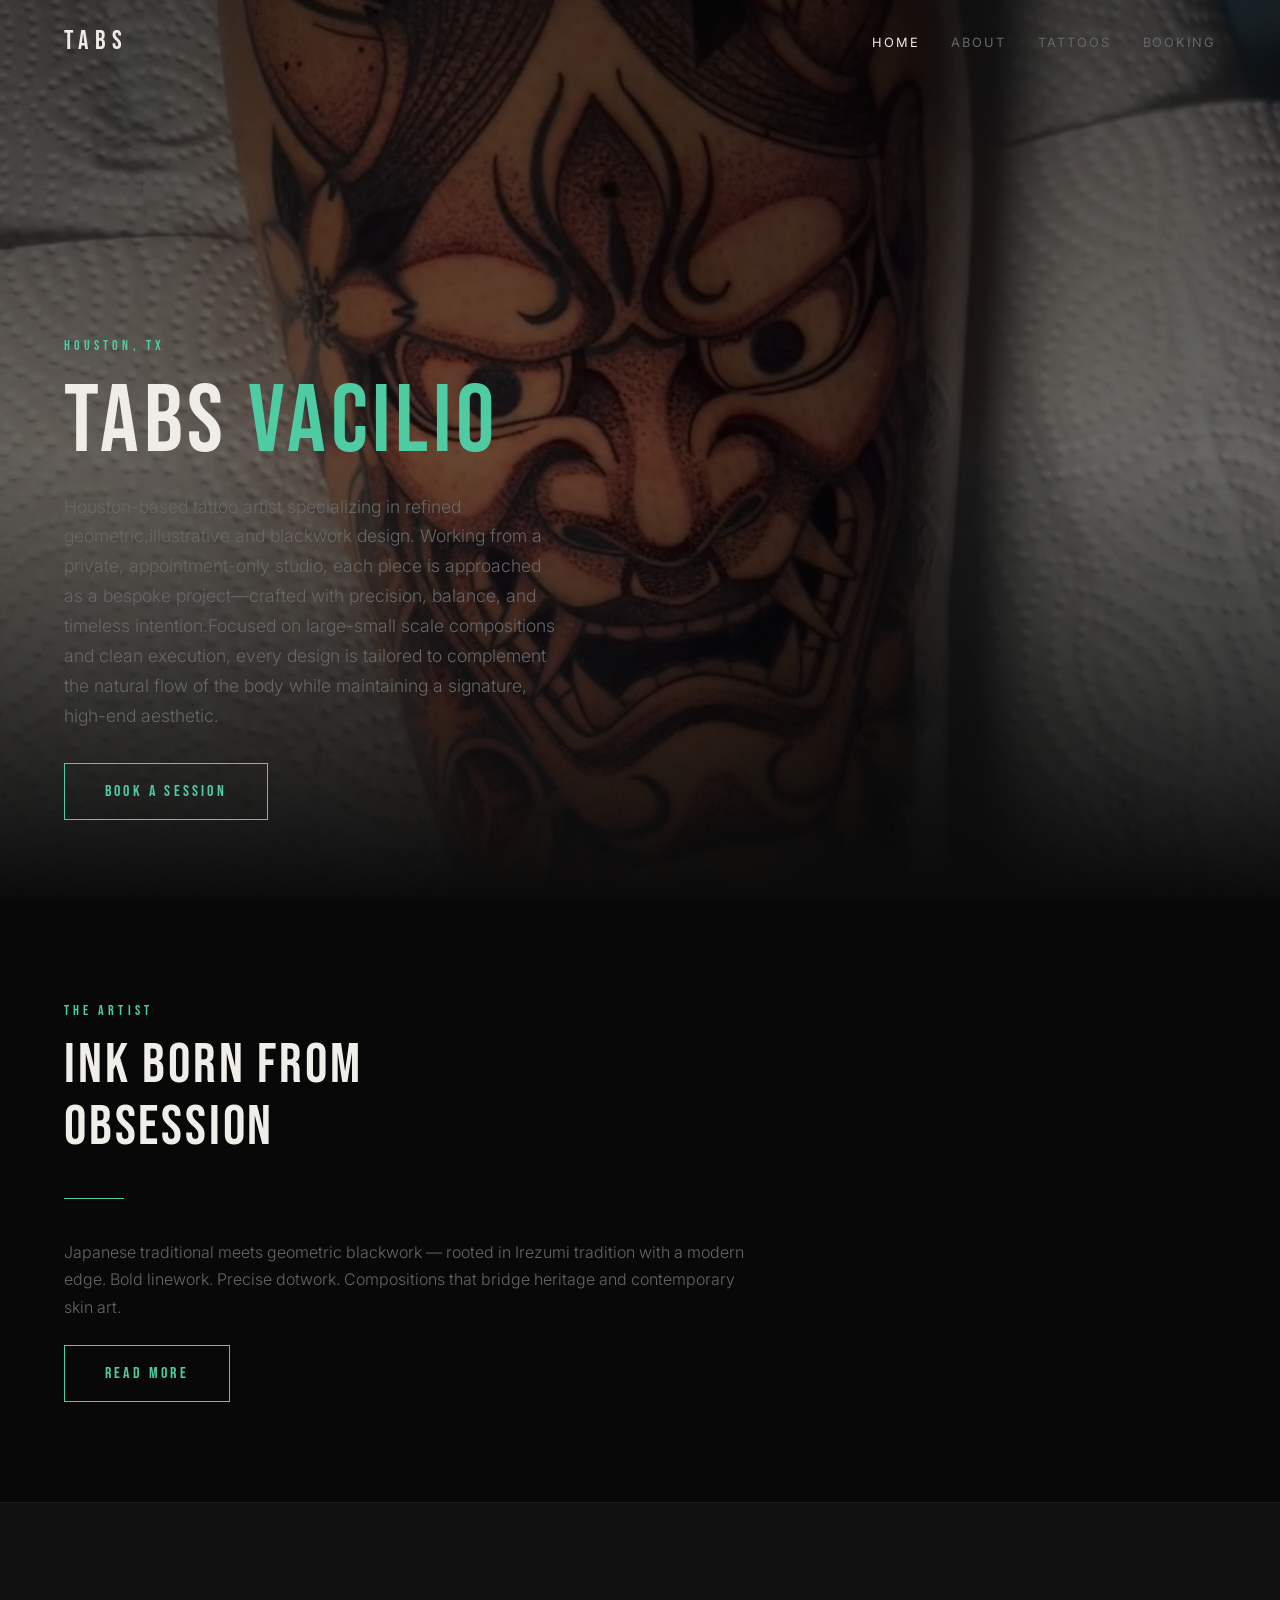
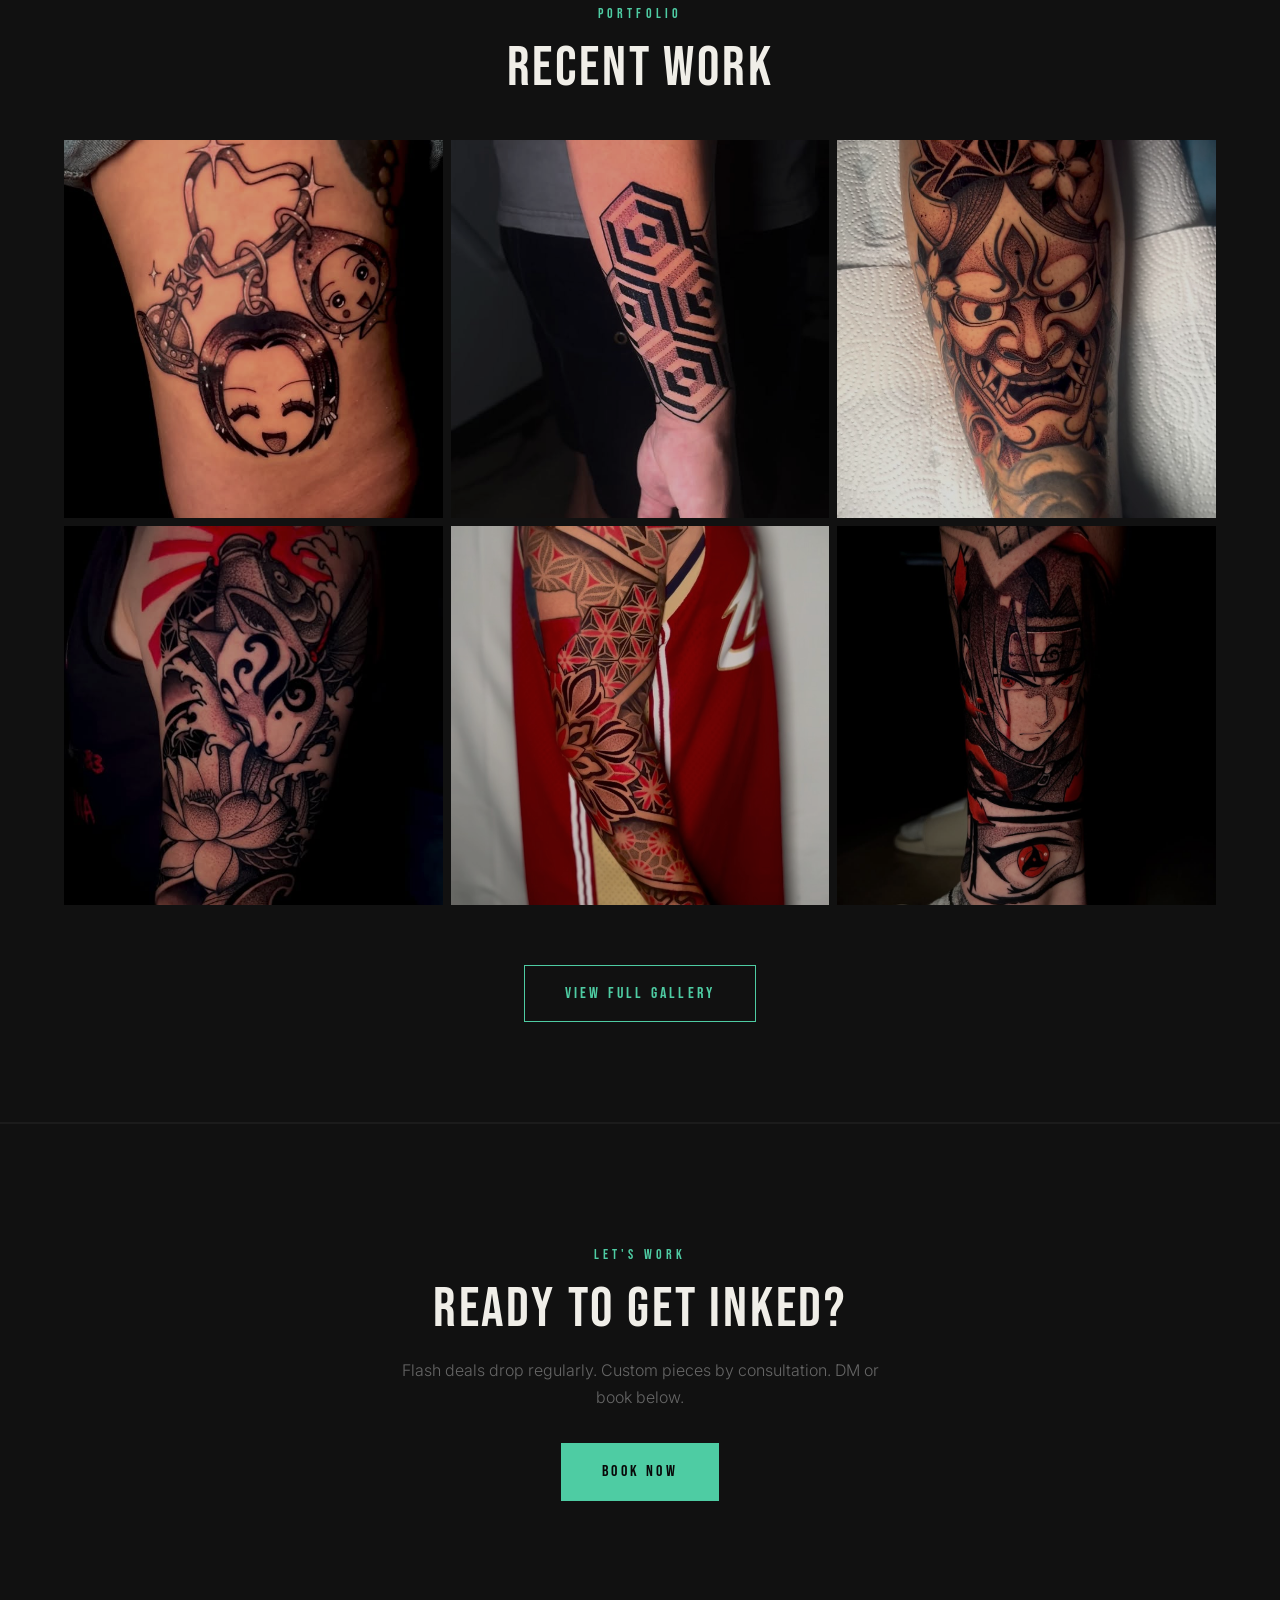
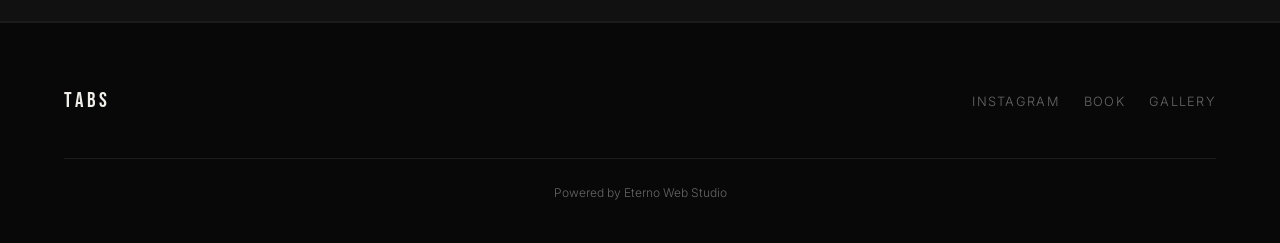
==== index.html @ 3c189b8c "Dashboard: update hero_subtitle for tabs" ====
<!-- premium-build -->
<!DOCTYPE html>
<html lang="en">
<head>
  <meta charset="UTF-8">
  <meta name="viewport" content="width=device-width, initial-scale=1.0">
  <title>Tabs Vacilio — Anime &amp; Manga Tattoo Artist | Houston, TX</title>
  <meta name="description" content="Premium anime and manga-inspired tattoos by Tabs Vacilio in Houston, TX. Bold linework, stippled shading, and detailed character work. Book your session today.">
  <link rel="preconnect" href="https://fonts.googleapis.com">
  <link rel="preconnect" href="https://fonts.gstatic.com" crossorigin>
  <link href="https://fonts.googleapis.com/css2?family=Bebas+Neue&family=Inter:wght@300;400&display=swap" rel="stylesheet">
  <link rel="stylesheet" href="css/style.css">
</head>
<body>

  <!-- Navigation -->
  <nav class="nav">
    <div class="container">
      <a href="index.html" class="nav-logo">TABS</a>
      <button class="nav-toggle" aria-label="Menu">
        <span></span><span></span><span></span>
      </button>
      <ul class="nav-links">
        <li><a href="index.html" class="active">Home</a></li>
        <li><a href="about.html">About</a></li>
        <li><a href="tattoos.html">Tattoos</a></li>
        <li><a href="booking.html">Booking</a></li>
        
      </ul>
    </div>
  </nav>

  <!-- Hero -->
  <section class="hero">
    <div class="hero-bg" style="background-image: url('img/photo_07.jpg')"></div>
    <div class="hero-overlay"></div>
    <div class="hero-content">
      <span class="section-label">Houston, TX</span>
      <h1>TABS <span class="accent">VACILIO</span></h1>
      <p class="hero-tagline">Houston-based tattoo artist specializing in refined geometric,illustrative and blackwork design. Working from a private, appointment-only studio, each piece is approached as a bespoke project—crafted with precision, balance, and timeless intention.Focused on large-small scale compositions and clean execution, every design is tailored to complement the natural flow of the body while maintaining a signature, high-end aesthetic.</p>
      <a href="booking.html" class="btn">Book a Session</a>
    </div>
  </section>

  <!-- About Teaser -->
  <section class="section">
    <div class="container">
      <div class="fade-up" style="max-width: 700px;">
        <span class="section-label">The Artist</span>
        <h2>Ink Born From<br>Obsession</h2>
        <div class="divider"></div>
        <p style="color: var(--muted); margin-bottom: 24px;">Japanese traditional meets geometric blackwork — rooted in Irezumi tradition with a modern edge. Bold linework. Precise dotwork. Compositions that bridge heritage and contemporary skin art.</p>
        <a href="about.html" class="btn">Read More</a>
      </div>
    </div>
  </section>

  <!-- Gallery Preview -->
  <section class="section" style="background: var(--bg2); border-top: 1px solid var(--divider); border-bottom: 1px solid var(--divider);">
    <div class="container">
      <div class="text-center fade-up mb-40">
        <span class="section-label">Portfolio</span>
        <h2>Recent Work</h2>
      </div>
      <div class="gallery-grid fade-up">
        <div class="gallery-item" data-lightbox="img/photo_05.jpg">
          <img src="img/photo_05.jpg" alt="Tattoo by Tabs Vacilio" loading="lazy">
        </div>
        <div class="gallery-item" data-lightbox="img/photo_06.jpg">
          <img src="img/photo_06.jpg" alt="Tattoo by Tabs Vacilio" loading="lazy">
        </div>
        <div class="gallery-item" data-lightbox="img/photo_07.jpg">
          <img src="img/photo_07.jpg" alt="Tattoo by Tabs Vacilio" loading="lazy">
        </div>
        <div class="gallery-item" data-lightbox="img/photo_08.jpg">
          <img src="img/photo_08.jpg" alt="Tattoo by Tabs Vacilio" loading="lazy">
        </div>
        <div class="gallery-item" data-lightbox="img/photo_09.jpg">
          <img src="img/photo_09.jpg" alt="Tattoo by Tabs Vacilio" loading="lazy">
        </div>
        <div class="gallery-item" data-lightbox="img/photo_10.jpg">
          <img src="img/photo_10.jpg" alt="Tattoo by Tabs Vacilio" loading="lazy">
        </div>
      </div>
      <div class="text-center mt-60 fade-up">
        <a href="tattoos.html" class="btn">View Full Gallery</a>
      </div>
    </div>
  </section>

  <!-- Booking CTA -->
  <section class="cta-section">
    <div class="container fade-up">
      <span class="section-label">Let's Work</span>
      <h2>Ready to Get Inked?</h2>
      <p>Flash deals drop regularly. Custom pieces by consultation. DM or book below.</p>
      <a href="booking.html" class="btn btn--solid">Book Now</a>
    </div>
  </section>

  <!-- Footer -->
  <footer class="footer">
    <div class="container">
      <div class="footer-inner">
        <div class="footer-logo">TABS</div>
        <ul class="footer-links">
          <li><a href="https://instagram.com/tabs___" target="_blank" rel="noopener">Instagram</a></li>
          <li><a href="booking.html">Book</a></li>
          <li><a href="tattoos.html">Gallery</a></li>
        </ul>
      </div>
      <div class="footer-bottom">
        <p>Powered by <a href="https://eternowebstudio.com" target="_blank" rel="noopener">Eterno Web Studio</a></p>
      </div>
    </div>
  </footer>

  <!-- Lightbox -->
  <div class="lightbox" id="lightbox">
    <button class="lightbox-close">&times;</button>
    <button class="lightbox-nav lightbox-prev">&#8249;</button>
    <button class="lightbox-nav lightbox-next">&#8250;</button>
    <img src="" alt="Tattoo by Tabs Vacilio">
  </div>

  <script src="js/main.js"></script>
<script>
(function(){
  try {
    fetch('https://curious-lemming-262.convex.site/api/analytics/pageview', {
      method: 'POST',
      headers: {'Content-Type': 'application/json'},
      body: JSON.stringify({ slug: 'tabstattoo', page: window.location.pathname })
    }).catch(function(){});
  } catch(e) {}
})();
</script>
</body>
</html>
---- css/style.css ----
/* ============================================
   TABS VACILIO — Premium Tattoo Artist Site
   Dark streetwear × manga editorial
   ============================================ */

/* --- Reset & Base --- */
*, *::before, *::after { margin: 0; padding: 0; box-sizing: border-box; }

:root {
  --bg: #080808;
  --bg2: #111111;
  --text: #F0EEE8;
  --accent: #4ECCA3;
  --red: #E63946;
  --muted: #666666;
  --divider: #1C1C1C;
  --grain-opacity: 0.035;
}

html { scroll-behavior: smooth; font-size: 16px; }

body {
  font-family: 'Inter', sans-serif;
  font-weight: 300;
  background: var(--bg);
  color: var(--text);
  line-height: 1.7;
  overflow-x: hidden;
  position: relative;
}

/* Film grain overlay */
body::after {
  content: '';
  position: fixed;
  inset: 0;
  pointer-events: none;
  z-index: 9999;
  opacity: var(--grain-opacity);
  background-image: url("data:image/svg+xml,%3Csvg viewBox='0 0 256 256' xmlns='http://www.w3.org/2000/svg'%3E%3Cfilter id='n'%3E%3CfeTurbulence type='fractalNoise' baseFrequency='0.85' numOctaves='4' stitchTiles='stitch'/%3E%3C/filter%3E%3Crect width='100%25' height='100%25' filter='url(%23n)'/%3E%3C/svg%3E");
  background-repeat: repeat;
  background-size: 200px;
}

/* --- Typography --- */
h1, h2, h3, h4, h5 {
  font-family: 'Bebas Neue', sans-serif;
  font-weight: 400;
  letter-spacing: 0.05em;
  line-height: 1.1;
}

h1 { font-size: clamp(3rem, 8vw, 6rem); }
h2 { font-size: clamp(2rem, 5vw, 3.5rem); }
h3 { font-size: clamp(1.4rem, 3vw, 2rem); }

p { font-weight: 300; }

a {
  color: var(--accent);
  text-decoration: none;
  transition: color 0.3s ease;
}
a:hover { color: #fff; }

/* --- Layout --- */
.container {
  max-width: 1200px;
  margin: 0 auto;
  padding: 0 24px;
}

.section {
  padding: 100px 0;
}

.section-label {
  font-family: 'Bebas Neue', sans-serif;
  font-size: 0.85rem;
  letter-spacing: 0.3em;
  text-transform: uppercase;
  color: var(--accent);
  margin-bottom: 12px;
  display: block;
}

.divider {
  width: 60px;
  height: 1px;
  background: var(--accent);
  margin: 40px 0;
}

.divider--center {
  margin-left: auto;
  margin-right: auto;
}

/* --- Navigation --- */
.nav {
  position: fixed;
  top: 0;
  left: 0;
  right: 0;
  z-index: 1000;
  padding: 20px 0;
  transition: background 0.4s ease, padding 0.4s ease;
}

.nav.scrolled {
  background: rgba(8, 8, 8, 0.95);
  backdrop-filter: blur(12px);
  -webkit-backdrop-filter: blur(12px);
  padding: 12px 0;
  border-bottom: 1px solid var(--divider);
}

.nav .container {
  display: flex;
  justify-content: space-between;
  align-items: center;
}

.nav-logo {
  font-family: 'Bebas Neue', sans-serif;
  font-size: 1.6rem;
  letter-spacing: 0.25em;
  color: var(--text);
  text-decoration: none;
}
.nav-logo:hover { color: var(--accent); }

.nav-links {
  list-style: none;
  display: flex;
  gap: 32px;
}

.nav-links a {
  font-family: 'Inter', sans-serif;
  font-weight: 400;
  font-size: 0.8rem;
  letter-spacing: 0.15em;
  text-transform: uppercase;
  color: var(--muted);
  transition: color 0.3s ease;
}
.nav-links a:hover,
.nav-links a.active { color: var(--text); }

/* Hamburger */
.nav-toggle {
  display: none;
  flex-direction: column;
  gap: 5px;
  cursor: pointer;
  background: none;
  border: none;
  padding: 4px;
}
.nav-toggle span {
  display: block;
  width: 24px;
  height: 2px;
  background: var(--text);
  transition: transform 0.3s, opacity 0.3s;
}
.nav-toggle.open span:nth-child(1) { transform: rotate(45deg) translate(5px, 5px); }
.nav-toggle.open span:nth-child(2) { opacity: 0; }
.nav-toggle.open span:nth-child(3) { transform: rotate(-45deg) translate(5px, -5px); }

@media (max-width: 768px) {
  .nav-toggle { display: flex; }
  .nav-links {
    position: fixed;
    top: 0; left: 0; right: 0; bottom: 0;
    background: rgba(8, 8, 8, 0.98);
    flex-direction: column;
    align-items: center;
    justify-content: center;
    gap: 40px;
    transform: translateY(-100%);
    transition: transform 0.5s cubic-bezier(0.77, 0, 0.175, 1);
    z-index: 999;
  }
  .nav-links.open { transform: translateY(0); }
  .nav-links a { font-size: 1.2rem; color: var(--text); }
}

/* --- Hero --- */
.hero {
  position: relative;
  height: 100vh;
  min-height: 600px;
  display: flex;
  align-items: flex-end;
  overflow: hidden;
}

.hero-bg {
  position: absolute;
  inset: 0;
  background-size: cover;
  background-position: center;
  filter: brightness(0.4);
  transform: scale(1.05);
  transition: transform 8s ease-out;
}

.hero.loaded .hero-bg { transform: scale(1); }

.hero-overlay {
  position: absolute;
  inset: 0;
  background: linear-gradient(to top, var(--bg) 0%, transparent 50%, rgba(8,8,8,0.3) 100%);
}

.hero-content {
  position: relative;
  z-index: 2;
  padding: 0 24px 80px;
  max-width: 1200px;
  margin: 0 auto;
  width: 100%;
}

.hero-content h1 {
  margin-bottom: 16px;
}

.hero-content h1 .accent { color: var(--accent); }

.hero-tagline {
  font-size: 1.1rem;
  font-weight: 300;
  color: var(--muted);
  max-width: 500px;
  margin-bottom: 32px;
}

/* --- Buttons --- */
.btn {
  display: inline-block;
  font-family: 'Bebas Neue', sans-serif;
  font-size: 1rem;
  letter-spacing: 0.2em;
  padding: 14px 40px;
  border: 1px solid var(--accent);
  color: var(--accent);
  background: transparent;
  cursor: pointer;
  transition: all 0.35s ease;
  text-transform: uppercase;
}
.btn:hover {
  background: var(--accent);
  color: var(--bg);
}

.btn--solid {
  background: var(--accent);
  color: var(--bg);
}
.btn--solid:hover {
  background: transparent;
  color: var(--accent);
}

/* --- Gallery Grid --- */
.gallery-grid {
  display: grid;
  grid-template-columns: repeat(3, 1fr);
  gap: 8px;
}

.gallery-item {
  position: relative;
  overflow: hidden;
  aspect-ratio: 1;
  cursor: pointer;
}

.gallery-item img {
  width: 100%;
  height: 100%;
  object-fit: cover;
  transition: transform 0.6s cubic-bezier(0.25, 0, 0.25, 1), filter 0.4s ease;
  filter: brightness(0.85) saturate(0.9);
}

.gallery-item:hover img {
  transform: scale(1.08);
  filter: brightness(1) saturate(1);
}

.gallery-item::after {
  content: '';
  position: absolute;
  inset: 0;
  border: 2px solid transparent;
  transition: border-color 0.4s ease, box-shadow 0.4s ease;
  pointer-events: none;
}

.gallery-item:hover::after {
  border-color: var(--accent);
  box-shadow: inset 0 0 30px rgba(78, 204, 163, 0.1);
}

@media (max-width: 768px) { .gallery-grid { grid-template-columns: repeat(2, 1fr); } }
@media (max-width: 480px) { .gallery-grid { grid-template-columns: 1fr; } }

/* --- Masonry Gallery --- */
.masonry-grid {
  columns: 3;
  column-gap: 8px;
}
.masonry-item {
  break-inside: avoid;
  margin-bottom: 8px;
  position: relative;
  overflow: hidden;
  cursor: pointer;
}
.masonry-item img {
  width: 100%;
  display: block;
  transition: transform 0.6s cubic-bezier(0.25, 0, 0.25, 1), filter 0.4s ease;
  filter: brightness(0.85) saturate(0.9);
}
.masonry-item:hover img {
  transform: scale(1.05);
  filter: brightness(1) saturate(1);
}
.masonry-item::after {
  content: '';
  position: absolute;
  inset: 0;
  border: 2px solid transparent;
  transition: border-color 0.4s ease, box-shadow 0.4s ease;
  pointer-events: none;
}
.masonry-item:hover::after {
  border-color: var(--accent);
  box-shadow: inset 0 0 30px rgba(78, 204, 163, 0.1);
}

@media (max-width: 768px) { .masonry-grid { columns: 2; } }
@media (max-width: 480px) { .masonry-grid { columns: 1; } }

/* --- Lightbox --- */
.lightbox {
  position: fixed;
  inset: 0;
  z-index: 10000;
  background: rgba(0, 0, 0, 0.95);
  display: flex;
  align-items: center;
  justify-content: center;
  opacity: 0;
  visibility: hidden;
  transition: opacity 0.4s ease, visibility 0.4s ease;
}
.lightbox.active { opacity: 1; visibility: visible; }

.lightbox img {
  max-width: 90vw;
  max-height: 90vh;
  object-fit: contain;
  border: 1px solid var(--divider);
}

.lightbox-close {
  position: absolute;
  top: 24px;
  right: 24px;
  font-size: 2rem;
  color: var(--text);
  cursor: pointer;
  background: none;
  border: none;
  font-family: 'Inter', sans-serif;
  font-weight: 200;
  line-height: 1;
  transition: color 0.3s;
}
.lightbox-close:hover { color: var(--accent); }

.lightbox-nav {
  position: absolute;
  top: 50%;
  transform: translateY(-50%);
  font-size: 2.5rem;
  color: var(--text);
  cursor: pointer;
  background: none;
  border: none;
  padding: 20px;
  transition: color 0.3s;
  font-weight: 200;
}
.lightbox-nav:hover { color: var(--accent); }
.lightbox-prev { left: 12px; }
.lightbox-next { right: 12px; }

/* --- About Page --- */
.about-grid {
  display: grid;
  grid-template-columns: 1fr 1fr;
  gap: 60px;
  align-items: start;
}
.about-portrait {
  width: 100%;
  aspect-ratio: 3/4;
  object-fit: cover;
  filter: brightness(0.9);
  border: 1px solid var(--divider);
}
.about-text p { margin-bottom: 20px; color: rgba(240, 238, 232, 0.85); }

.stats-row {
  display: flex;
  gap: 48px;
  margin-top: 40px;
  flex-wrap: wrap;
}
.stat { text-align: center; }
.stat-number {
  font-family: 'Bebas Neue', sans-serif;
  font-size: 2.5rem;
  color: var(--accent);
  display: block;
}
.stat-label {
  font-size: 0.75rem;
  letter-spacing: 0.15em;
  text-transform: uppercase;
  color: var(--muted);
}

@media (max-width: 768px) {
  .about-grid { grid-template-columns: 1fr; gap: 40px; }
  .stats-row { gap: 32px; }
}

/* --- Booking Form --- */
.booking-grid {
  display: grid;
  grid-template-columns: 1fr 1fr;
  gap: 60px;
}

.form-group { margin-bottom: 24px; }

.form-group label {
  display: block;
  font-size: 0.75rem;
  letter-spacing: 0.15em;
  text-transform: uppercase;
  color: var(--muted);
  margin-bottom: 8px;
}

.form-group input,
.form-group textarea,
.form-group select {
  width: 100%;
  padding: 14px 16px;
  background: var(--bg2);
  border: 1px solid var(--divider);
  color: var(--text);
  font-family: 'Inter', sans-serif;
  font-size: 0.95rem;
  font-weight: 300;
  transition: border-color 0.3s;
  -webkit-appearance: none;
  border-radius: 0;
}
.form-group input:focus,
.form-group textarea:focus,
.form-group select:focus {
  outline: none;
  border-color: var(--accent);
}
.form-group textarea { min-height: 140px; resize: vertical; }

.flash-card {
  background: var(--bg2);
  border: 1px solid var(--divider);
  padding: 32px;
  margin-bottom: 24px;
}
.flash-card h3 { color: var(--accent); margin-bottom: 12px; }
.flash-card .price {
  font-family: 'Bebas Neue', sans-serif;
  font-size: 2.2rem;
  color: var(--text);
}
.flash-card .price-note {
  font-size: 0.85rem;
  color: var(--muted);
}

@media (max-width: 768px) {
  .booking-grid { grid-template-columns: 1fr; }
}

/* --- Testimonials --- */
.testimonial-card {
  background: var(--bg2);
  border: 1px solid var(--divider);
  padding: 40px;
  margin-bottom: 24px;
  position: relative;
}
.testimonial-card::before {
  content: '"';
  font-family: 'Bebas Neue', sans-serif;
  font-size: 6rem;
  color: var(--accent);
  opacity: 0.15;
  position: absolute;
  top: 8px;
  left: 24px;
  line-height: 1;
}
.testimonial-text {
  font-style: italic;
  font-weight: 300;
  margin-bottom: 20px;
  color: rgba(240, 238, 232, 0.85);
  position: relative;
  z-index: 1;
}
.testimonial-author {
  font-size: 0.8rem;
  letter-spacing: 0.15em;
  text-transform: uppercase;
  color: var(--muted);
}

/* --- CTA Section --- */
.cta-section {
  text-align: center;
  padding: 120px 24px;
  background: var(--bg2);
  border-top: 1px solid var(--divider);
  border-bottom: 1px solid var(--divider);
}
.cta-section h2 { margin-bottom: 16px; }
.cta-section p { color: var(--muted); margin-bottom: 32px; max-width: 500px; margin-left: auto; margin-right: auto; }

/* --- Footer --- */
.footer {
  padding: 60px 0 40px;
  border-top: 1px solid var(--divider);
}
.footer-inner {
  display: flex;
  justify-content: space-between;
  align-items: center;
  flex-wrap: wrap;
  gap: 20px;
}
.footer-logo {
  font-family: 'Bebas Neue', sans-serif;
  font-size: 1.3rem;
  letter-spacing: 0.2em;
  color: var(--text);
}
.footer-links {
  display: flex;
  gap: 24px;
  list-style: none;
}
.footer-links a {
  font-size: 0.8rem;
  color: var(--muted);
  letter-spacing: 0.1em;
  text-transform: uppercase;
}
.footer-links a:hover { color: var(--accent); }

.footer-bottom {
  text-align: center;
  margin-top: 40px;
  padding-top: 24px;
  border-top: 1px solid var(--divider);
  font-size: 0.75rem;
  color: var(--muted);
}
.footer-bottom a { color: var(--muted); }
.footer-bottom a:hover { color: var(--accent); }

/* --- Page Header (inner pages) --- */
.page-header {
  padding: 160px 0 60px;
  text-align: center;
  border-bottom: 1px solid var(--divider);
}
.page-header h1 { margin-bottom: 12px; }
.page-header p { color: var(--muted); font-size: 1rem; }

/* --- Scroll Animations --- */
.fade-up {
  opacity: 0;
  transform: translateY(40px);
  transition: opacity 0.8s cubic-bezier(0.25, 0, 0.25, 1), transform 0.8s cubic-bezier(0.25, 0, 0.25, 1);
}
.fade-up.visible {
  opacity: 1;
  transform: translateY(0);
}

/* --- Utilities --- */
.text-center { text-align: center; }
.mt-60 { margin-top: 60px; }
.mb-40 { margin-bottom: 40px; }
.text-muted { color: var(--muted); }

/* Red accent — used sparingly */
.accent-red { color: var(--red); }

/* Selection */
::selection { background: var(--accent); color: var(--bg); }
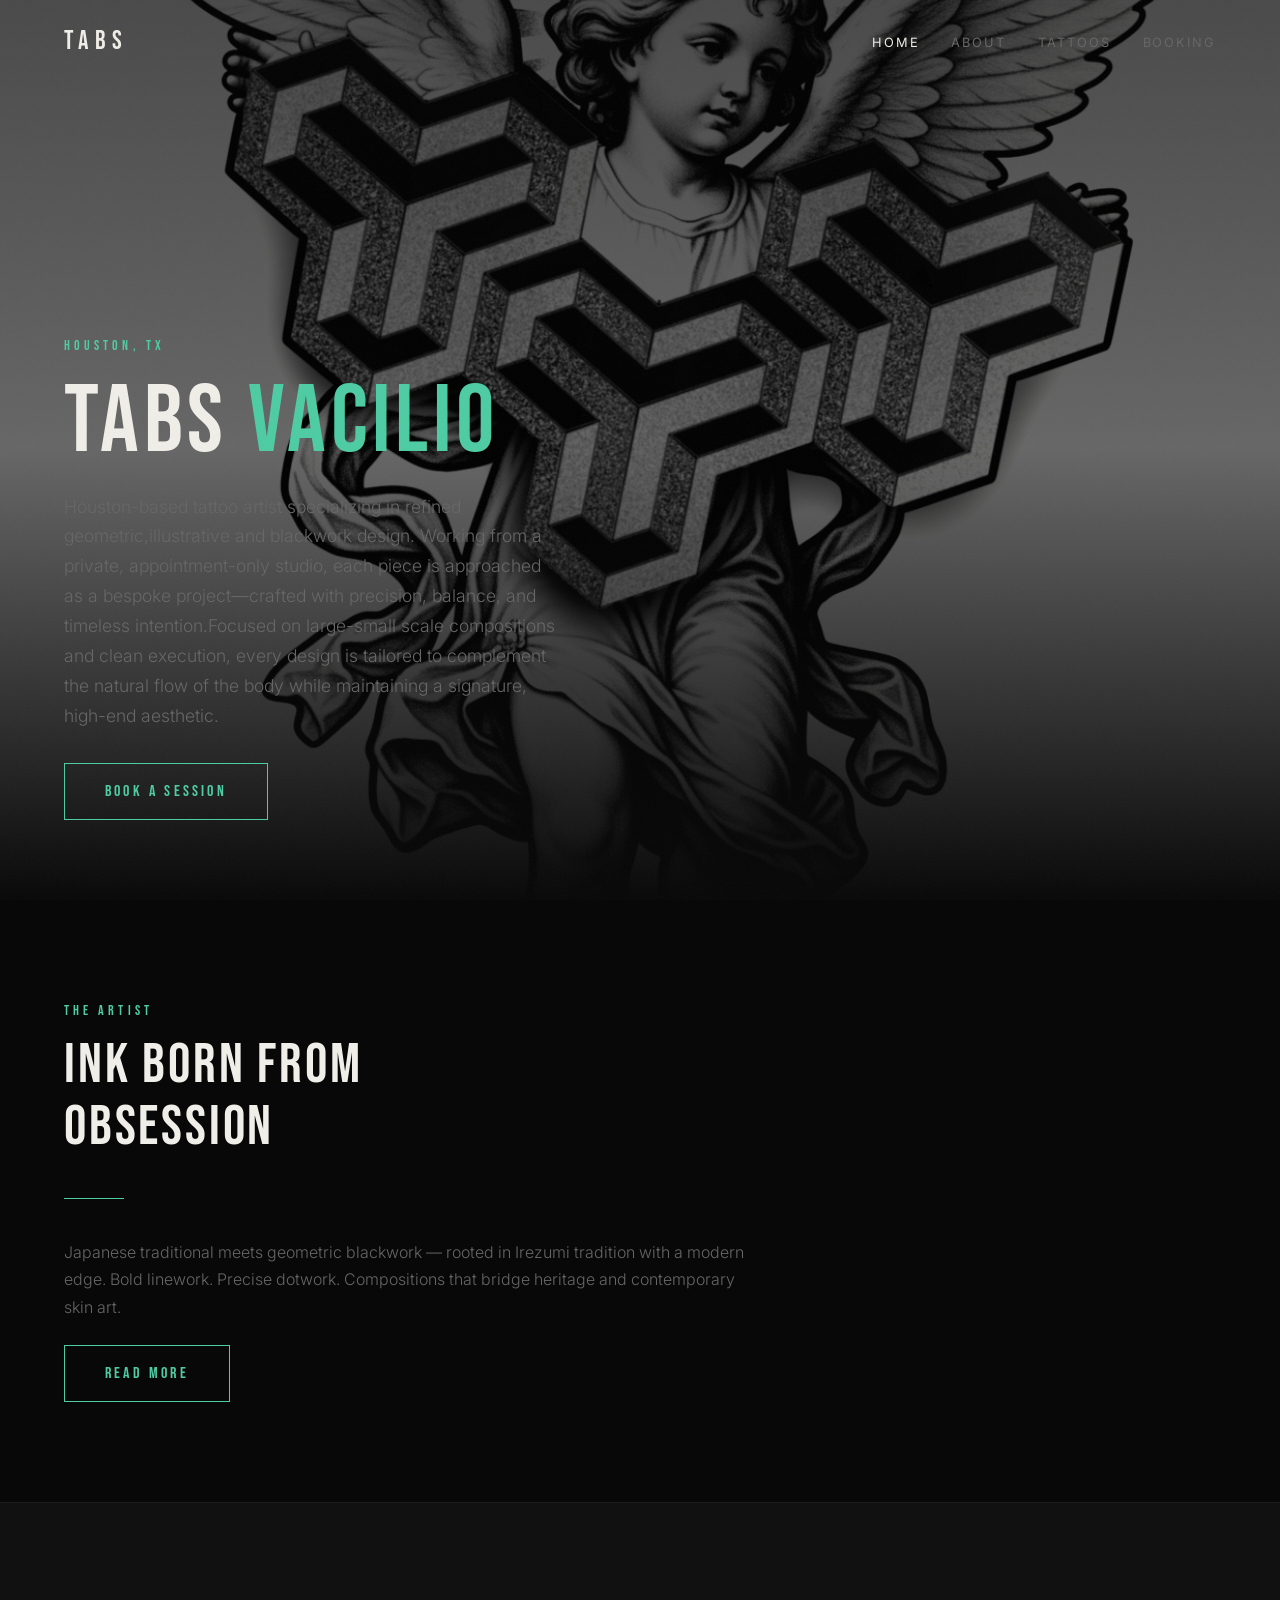
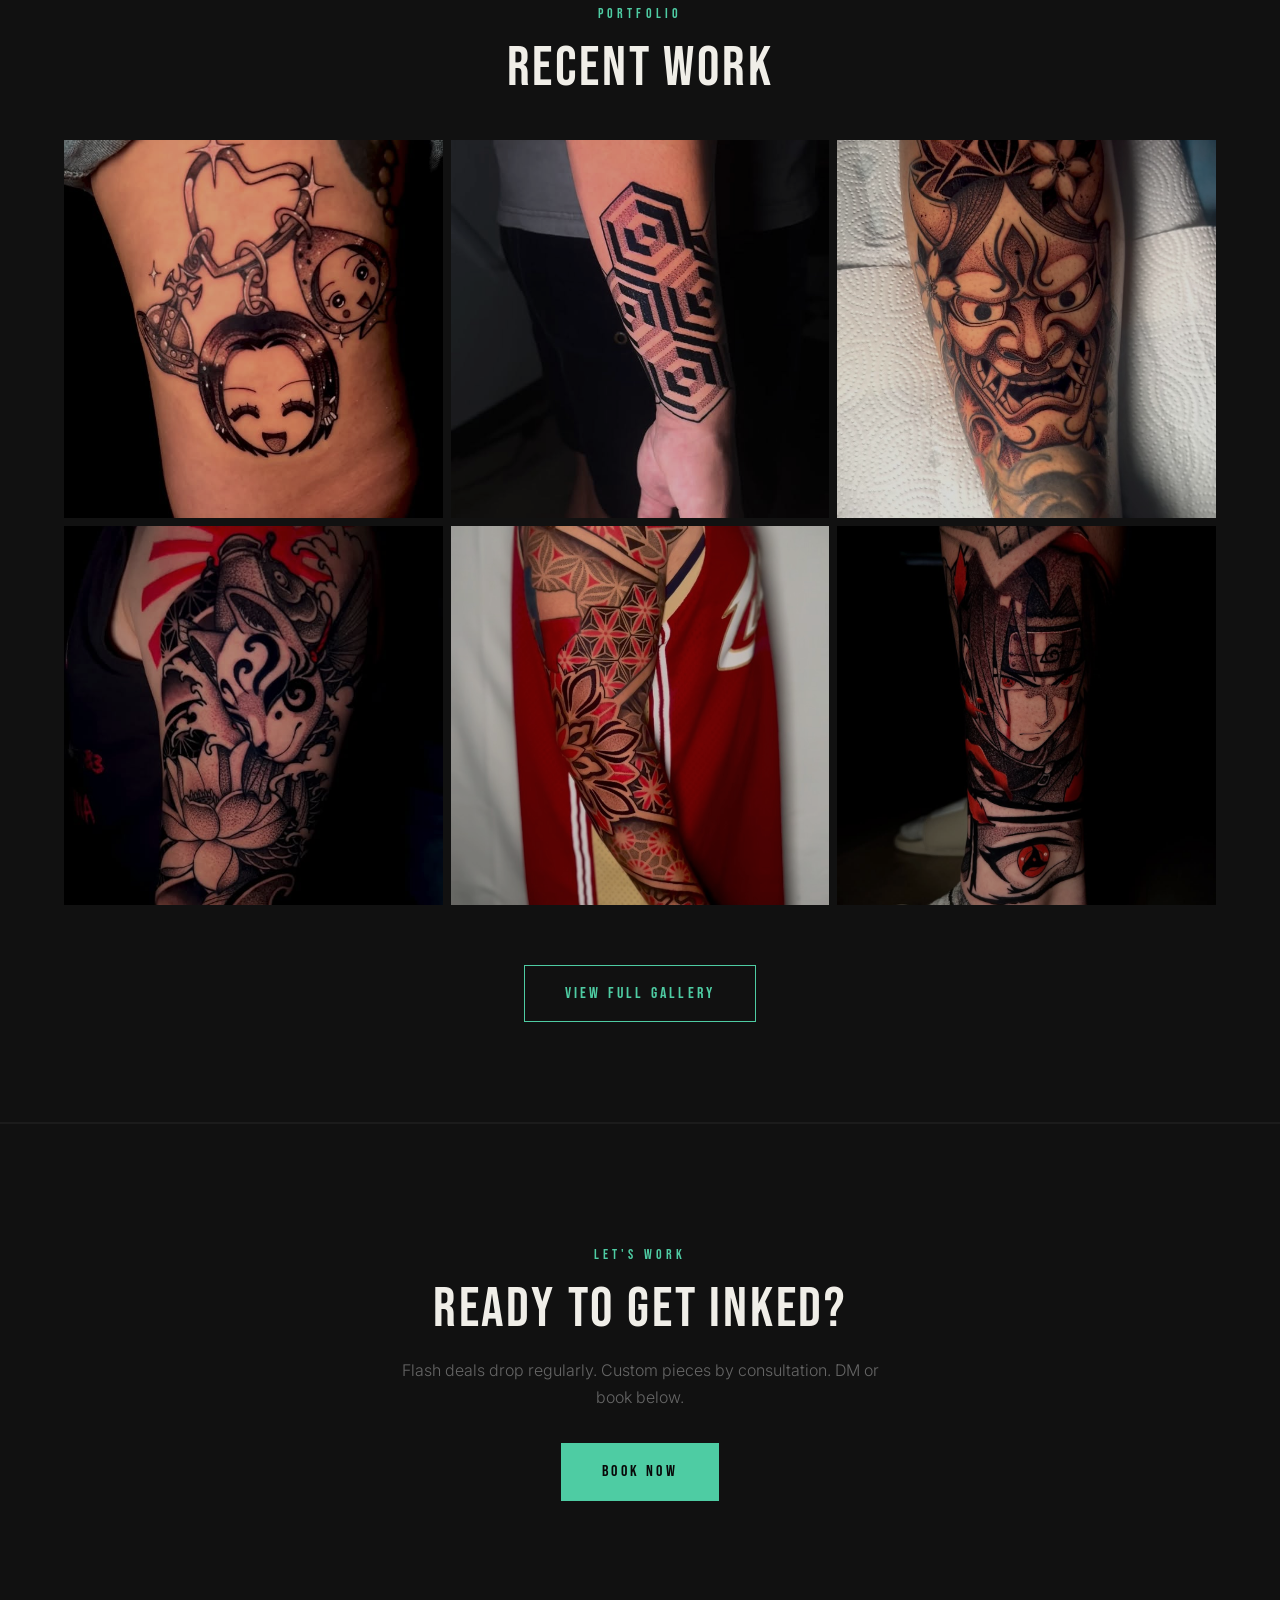
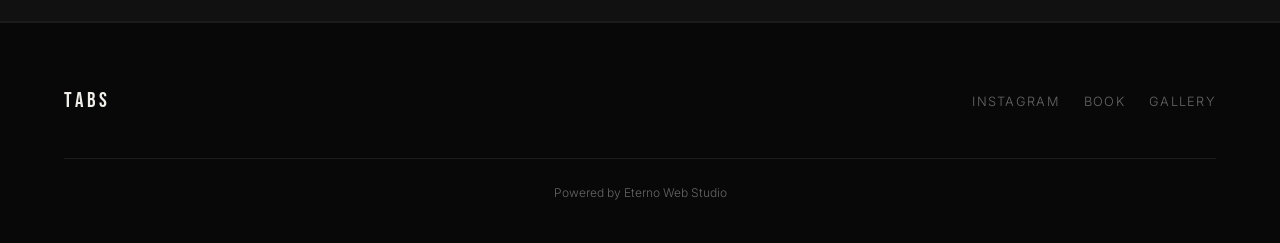
==== commit ff562d8f: "Dashboard: update hero background for tabs" ====
--- a/index.html
+++ b/index.html
@@ -32,7 +32,7 @@
 
   <!-- Hero -->
   <section class="hero">
-    <div class="hero-bg" style="background-image: url('img/photo_07.jpg')"></div>
+    <div class="hero-bg" style="background-image: url('img/hero-bg.jpg')"></div>
     <div class="hero-overlay"></div>
     <div class="hero-content">
       <span class="section-label">Houston, TX</span>
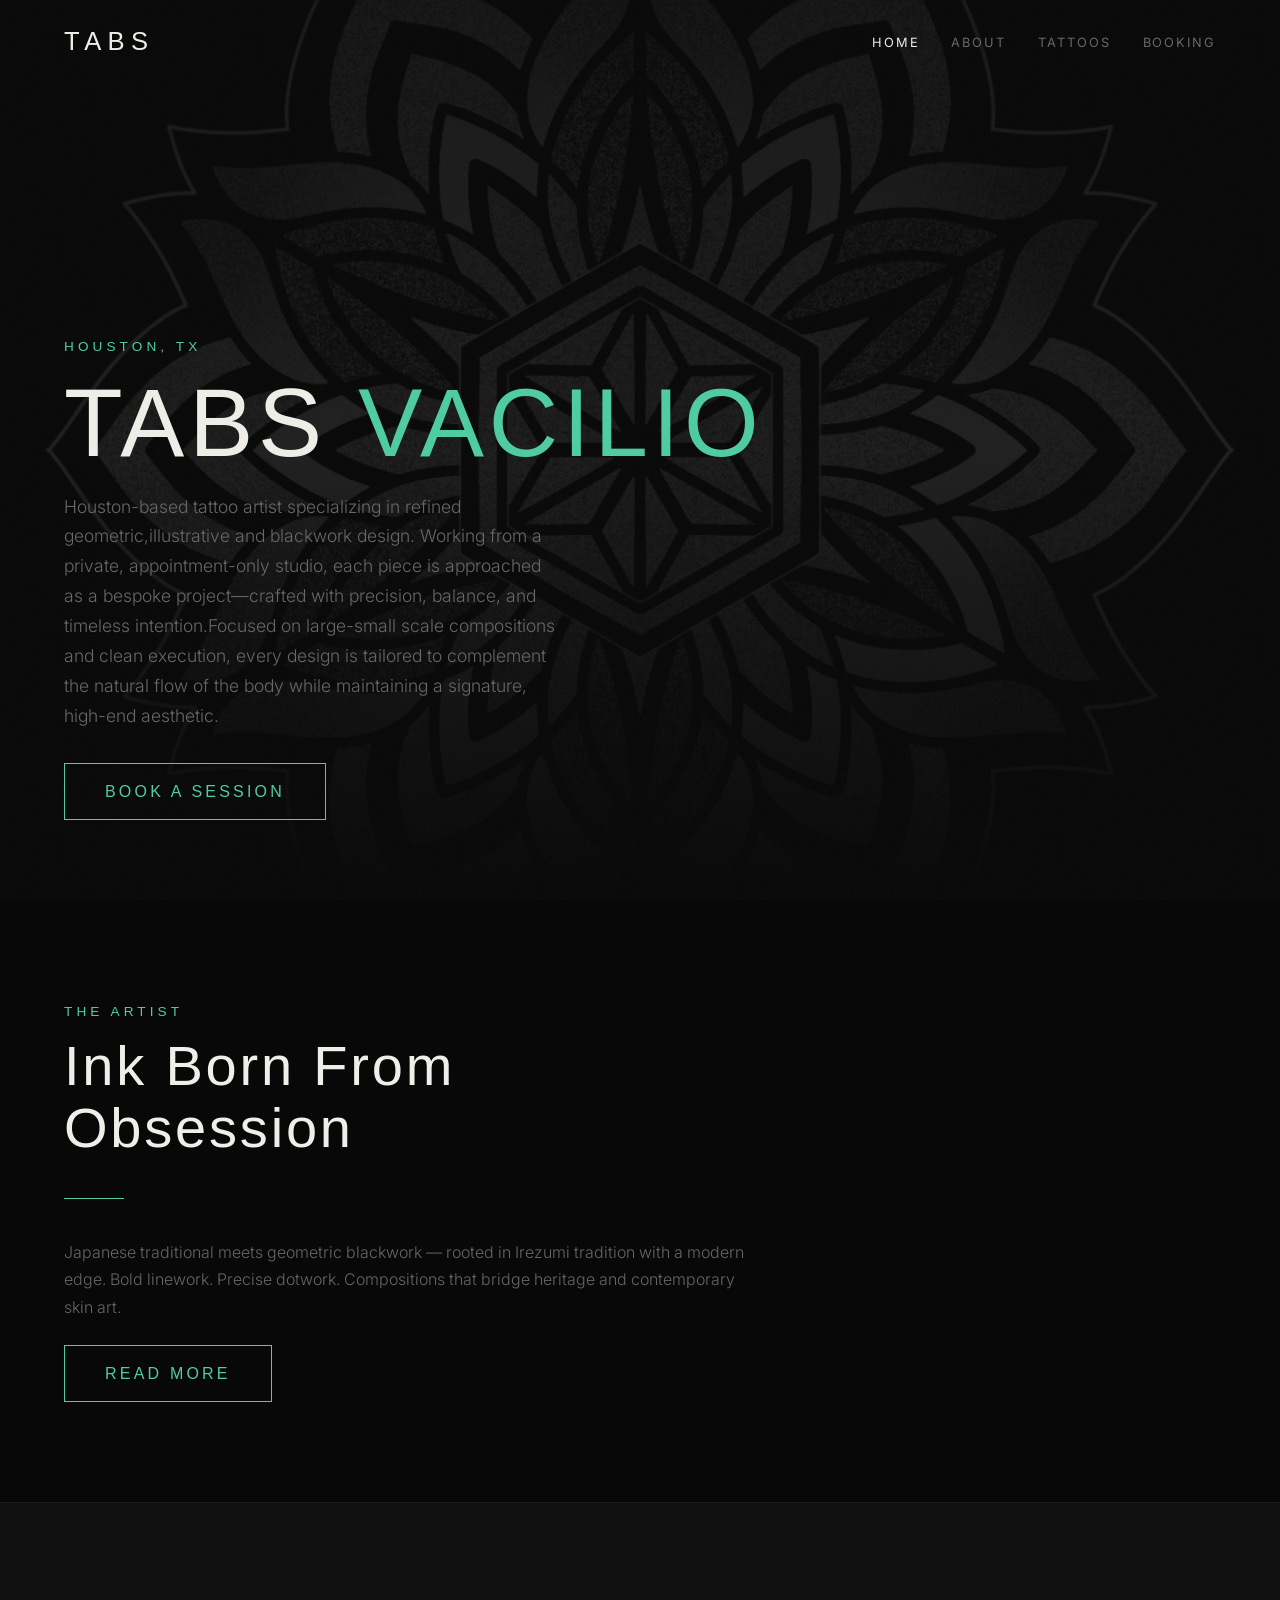
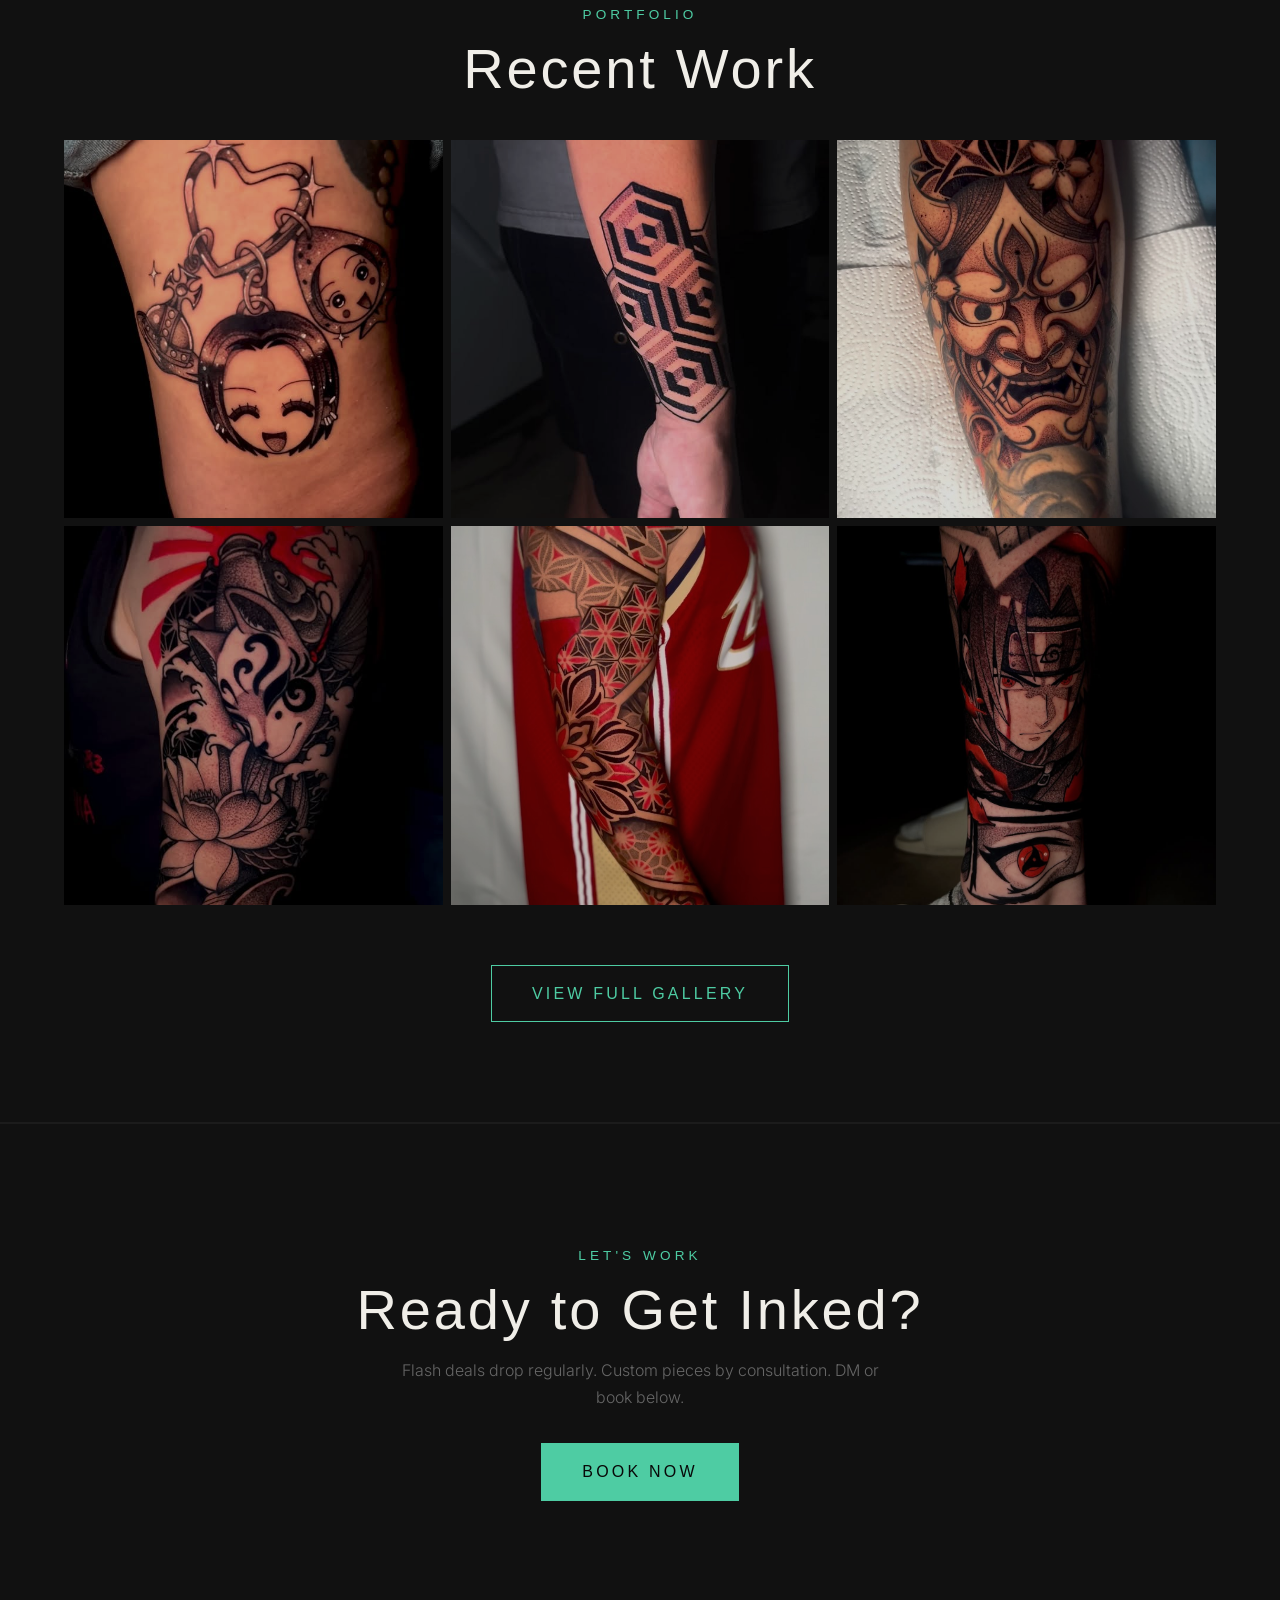
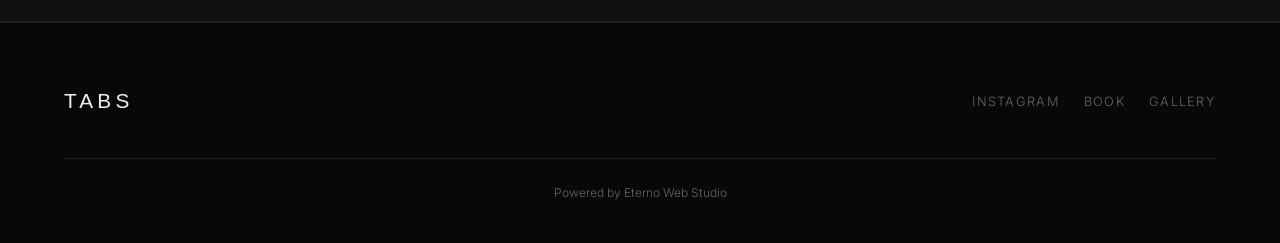
==== commit d4aae6e8: "Apply theme forest to index.html" ====
--- a/index.html
+++ b/index.html
@@ -8,7 +8,7 @@
   <meta name="description" content="Premium anime and manga-inspired tattoos by Tabs Vacilio in Houston, TX. Bold linework, stippled shading, and detailed character work. Book your session today.">
   <link rel="preconnect" href="https://fonts.googleapis.com">
   <link rel="preconnect" href="https://fonts.gstatic.com" crossorigin>
-  <link href="https://fonts.googleapis.com/css2?family=Bebas+Neue&family=Inter:wght@300;400&display=swap" rel="stylesheet">
+  <link href="https://fonts.googleapis.com/css2?family=Cormorant+Garamond:wght@300;400;500;600;700;800;900&family=Inter:wght@300;400;500;600;700;800;900&display=swap" rel="stylesheet">
   <link rel="stylesheet" href="css/style.css">
 </head>
 <body>
@@ -43,7 +43,7 @@
   </section>
 
   <!-- About Teaser -->
-  <section class="section">
+  <section id="about" class="section">
     <div class="container">
       <div class="fade-up" style="max-width: 700px;">
         <span class="section-label">The Artist</span>
@@ -56,7 +56,7 @@
   </section>
 
   <!-- Gallery Preview -->
-  <section class="section" style="background: var(--bg2); border-top: 1px solid var(--divider); border-bottom: 1px solid var(--divider);">
+  <section id="gallery" class="section" style="background: var(--bg2); border-top: 1px solid var(--divider); border-bottom: 1px solid var(--divider);">
     <div class="container">
       <div class="text-center fade-up mb-40">
         <span class="section-label">Portfolio</span>
@@ -89,7 +89,7 @@
   </section>
 
   <!-- Booking CTA -->
-  <section class="cta-section">
+  <section id="booking-cta" class="cta-section">
     <div class="container fade-up">
       <span class="section-label">Let's Work</span>
       <h2>Ready to Get Inked?</h2>
--- a/css/style.css
+++ b/css/style.css
@@ -172,18 +172,19 @@
 @media (max-width: 768px) {
   .nav-toggle { display: flex; }
   .nav-links {
+    display: none !important;
     position: fixed;
     top: 0; left: 0; right: 0; bottom: 0;
-    background: rgba(8, 8, 8, 0.98);
+    height: 100vh;
+    height: 100dvh;
+    background: rgba(8, 8, 8, 1);
     flex-direction: column;
     align-items: center;
     justify-content: center;
     gap: 40px;
-    transform: translateY(-100%);
-    transition: transform 0.5s cubic-bezier(0.77, 0, 0.175, 1);
     z-index: 999;
   }
-  .nav-links.open { transform: translateY(0); }
+  .nav-links.open { display: flex !important; }
   .nav-links a { font-size: 1.2rem; color: var(--text); }
 }
 
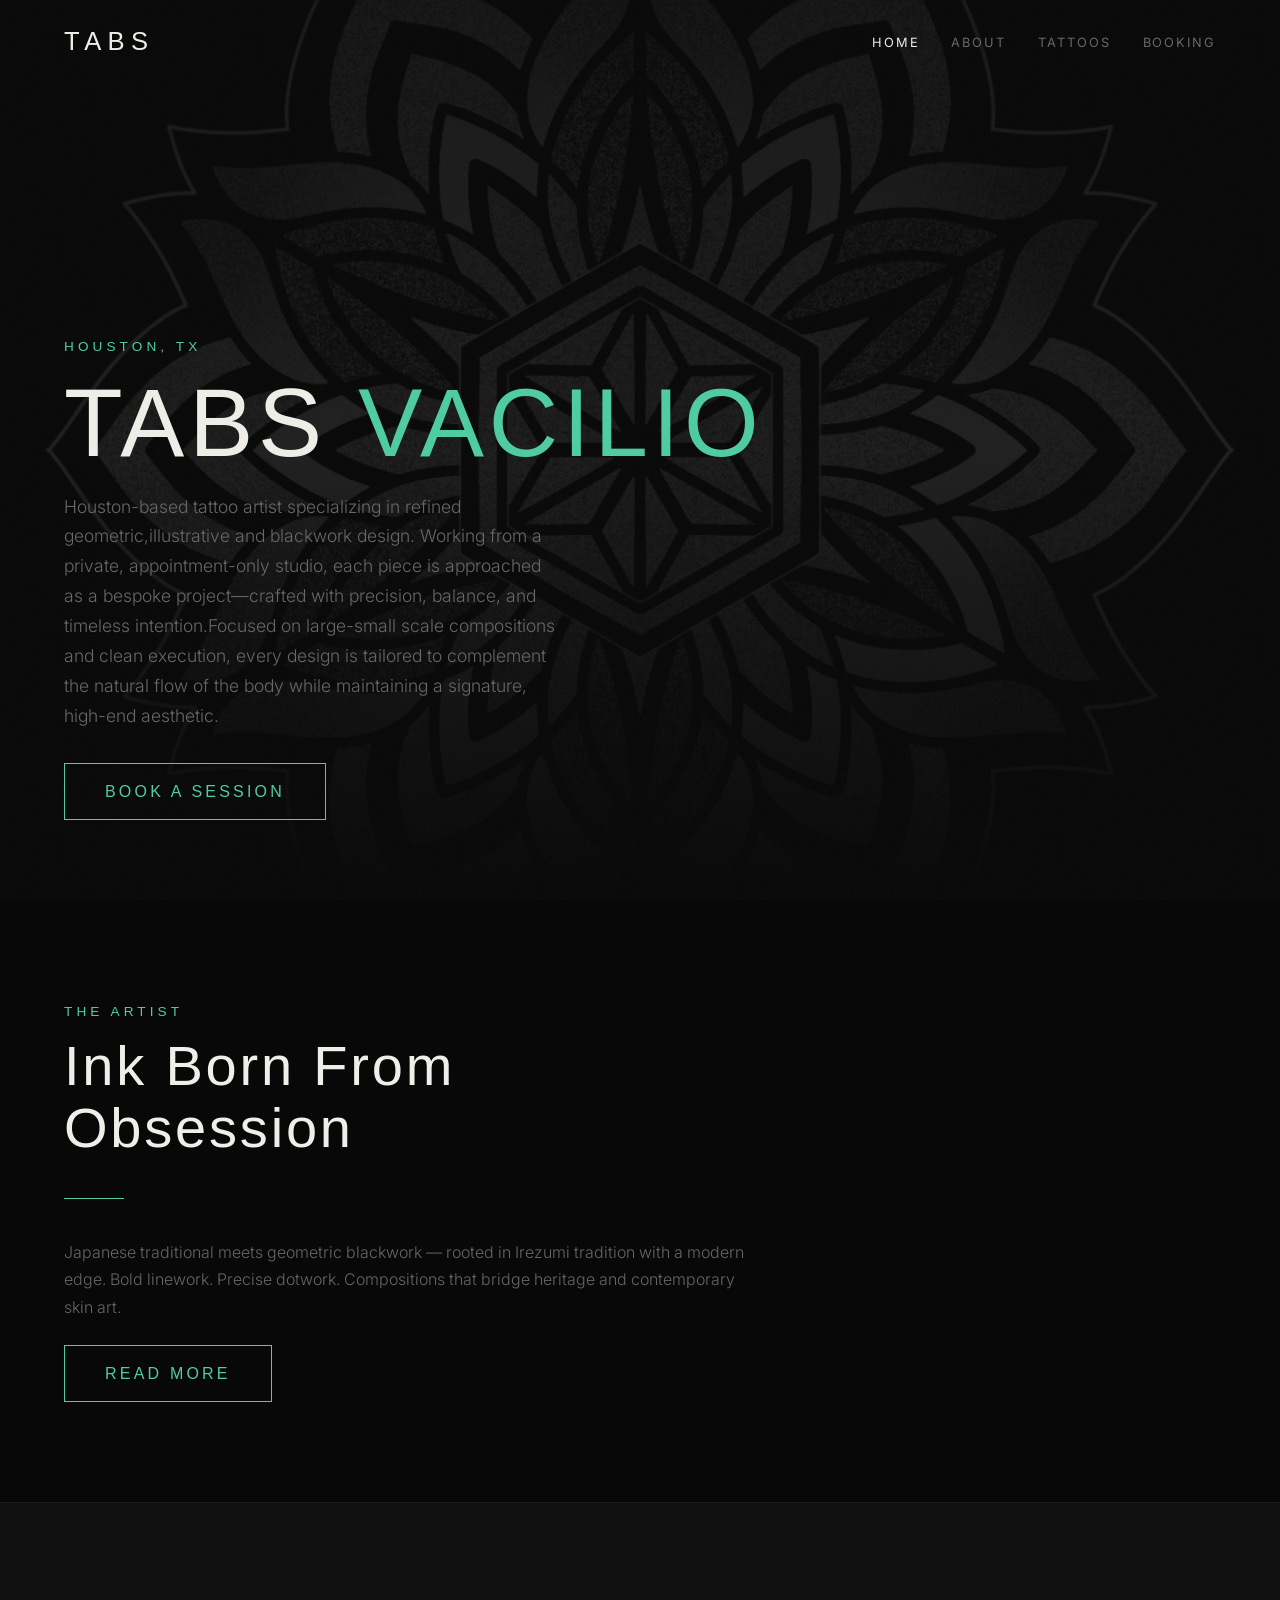
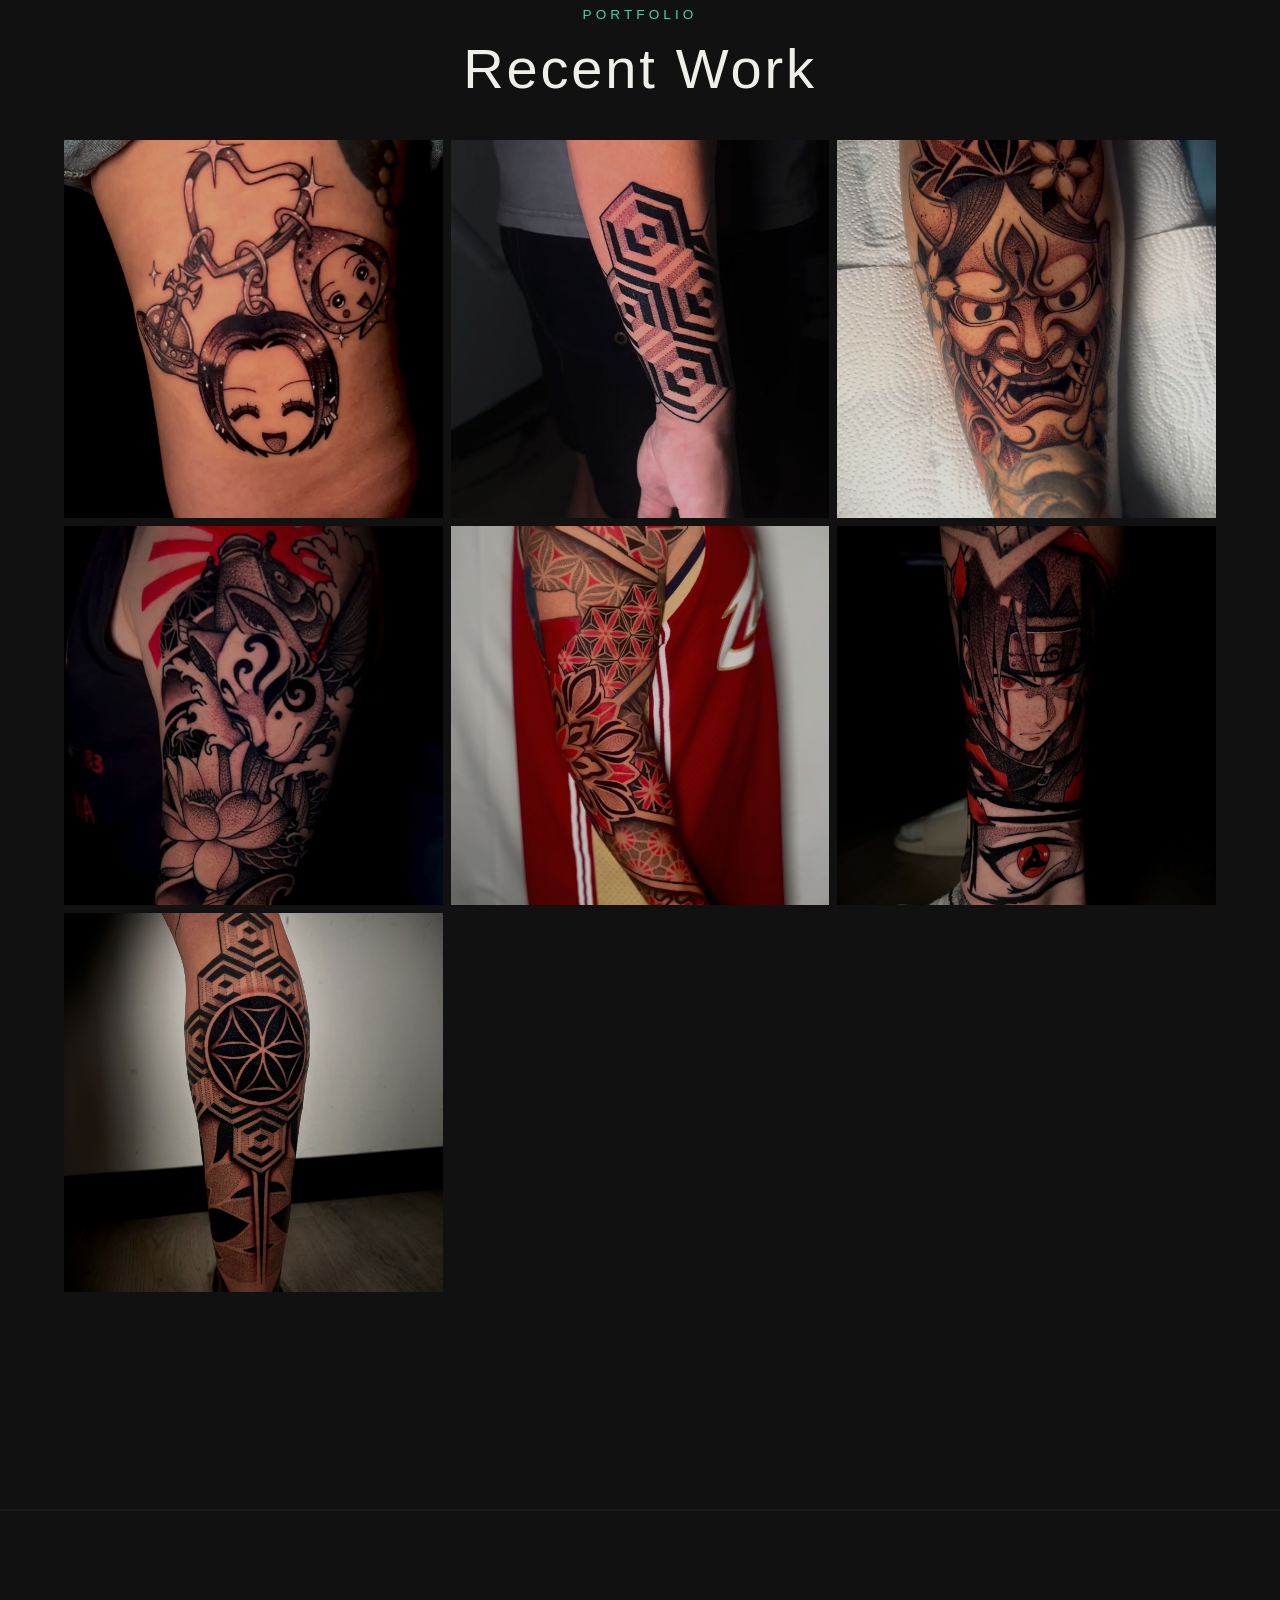
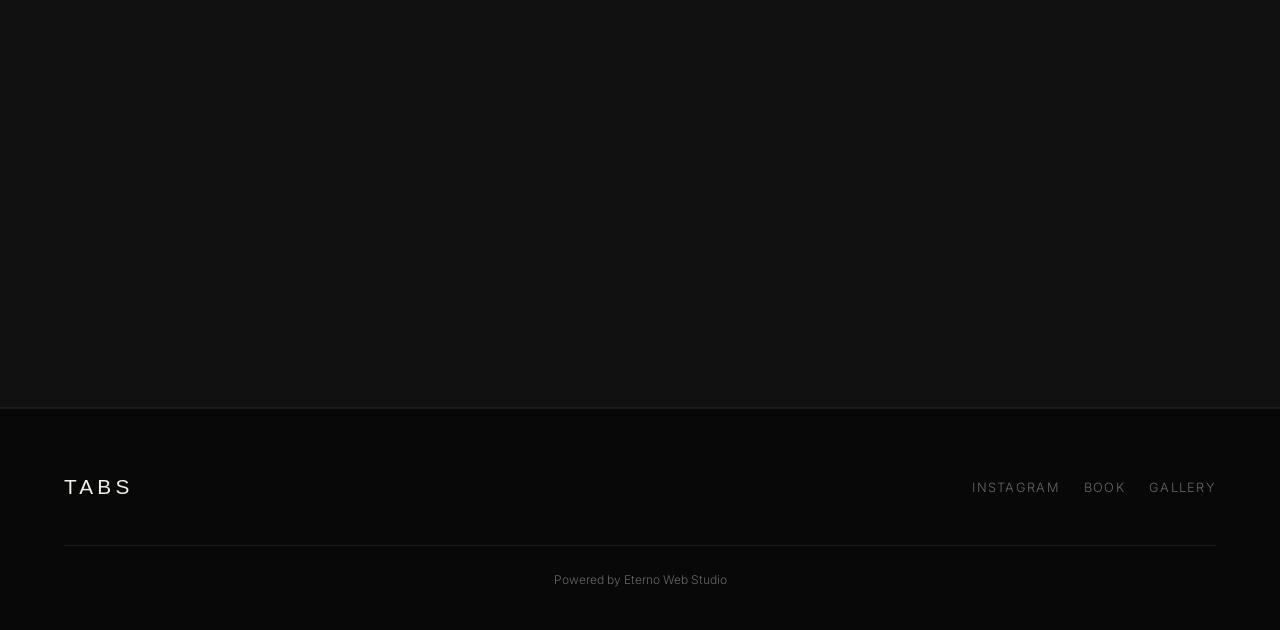
==== commit 6ba4ed67: "Add gallery/IMG_1301-1781212799544.jpeg to gallery on index.html" ====
--- a/index.html
+++ b/index.html
@@ -81,6 +81,9 @@
         <div class="gallery-item" data-lightbox="img/photo_10.jpg">
           <img src="img/photo_10.jpg" alt="Tattoo by Tabs Vacilio" loading="lazy">
         </div>
+      <div class="gallery-item" data-lightbox="img/photo_10.jpg">
+          <img src="gallery/IMG_1301-1781212799544.jpeg" alt="Gallery photo" loading="lazy">
+        </div>
       </div>
       <div class="text-center mt-60 fade-up">
         <a href="tattoos.html" class="btn">View Full Gallery</a>
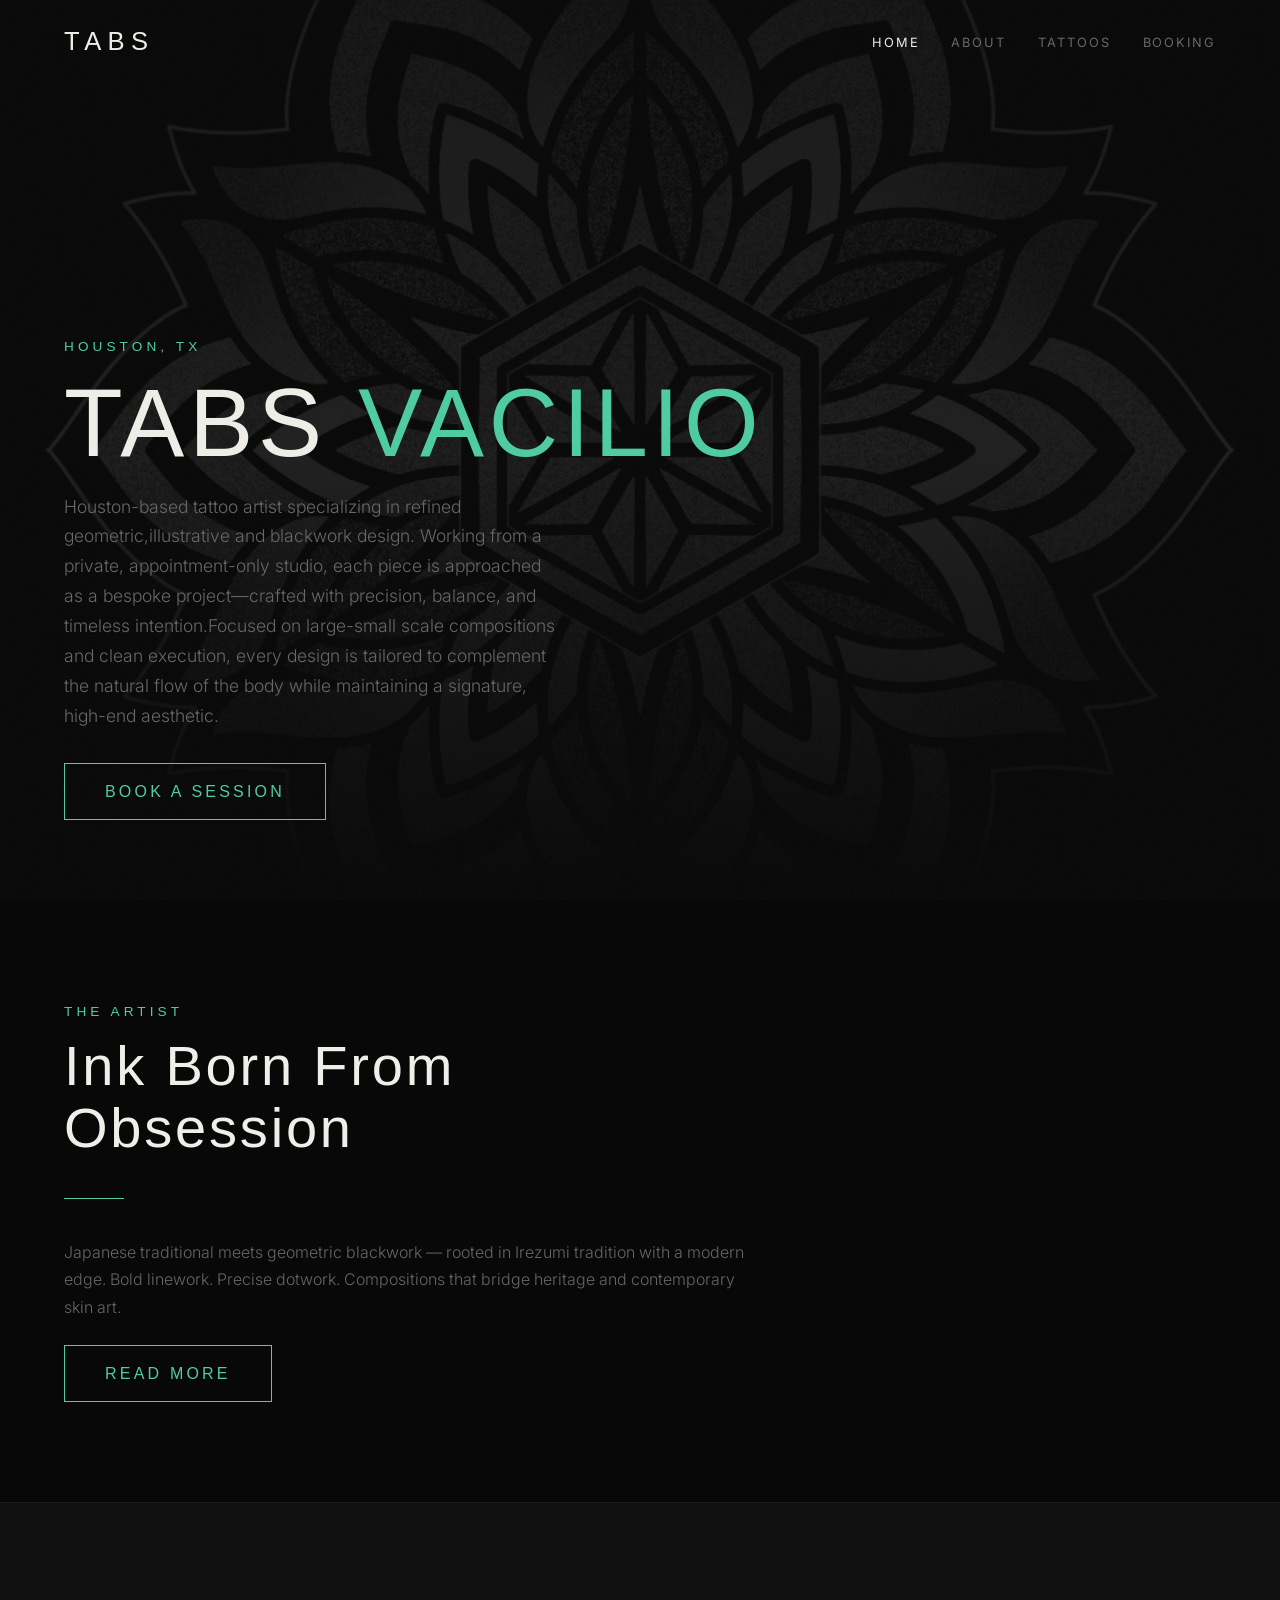
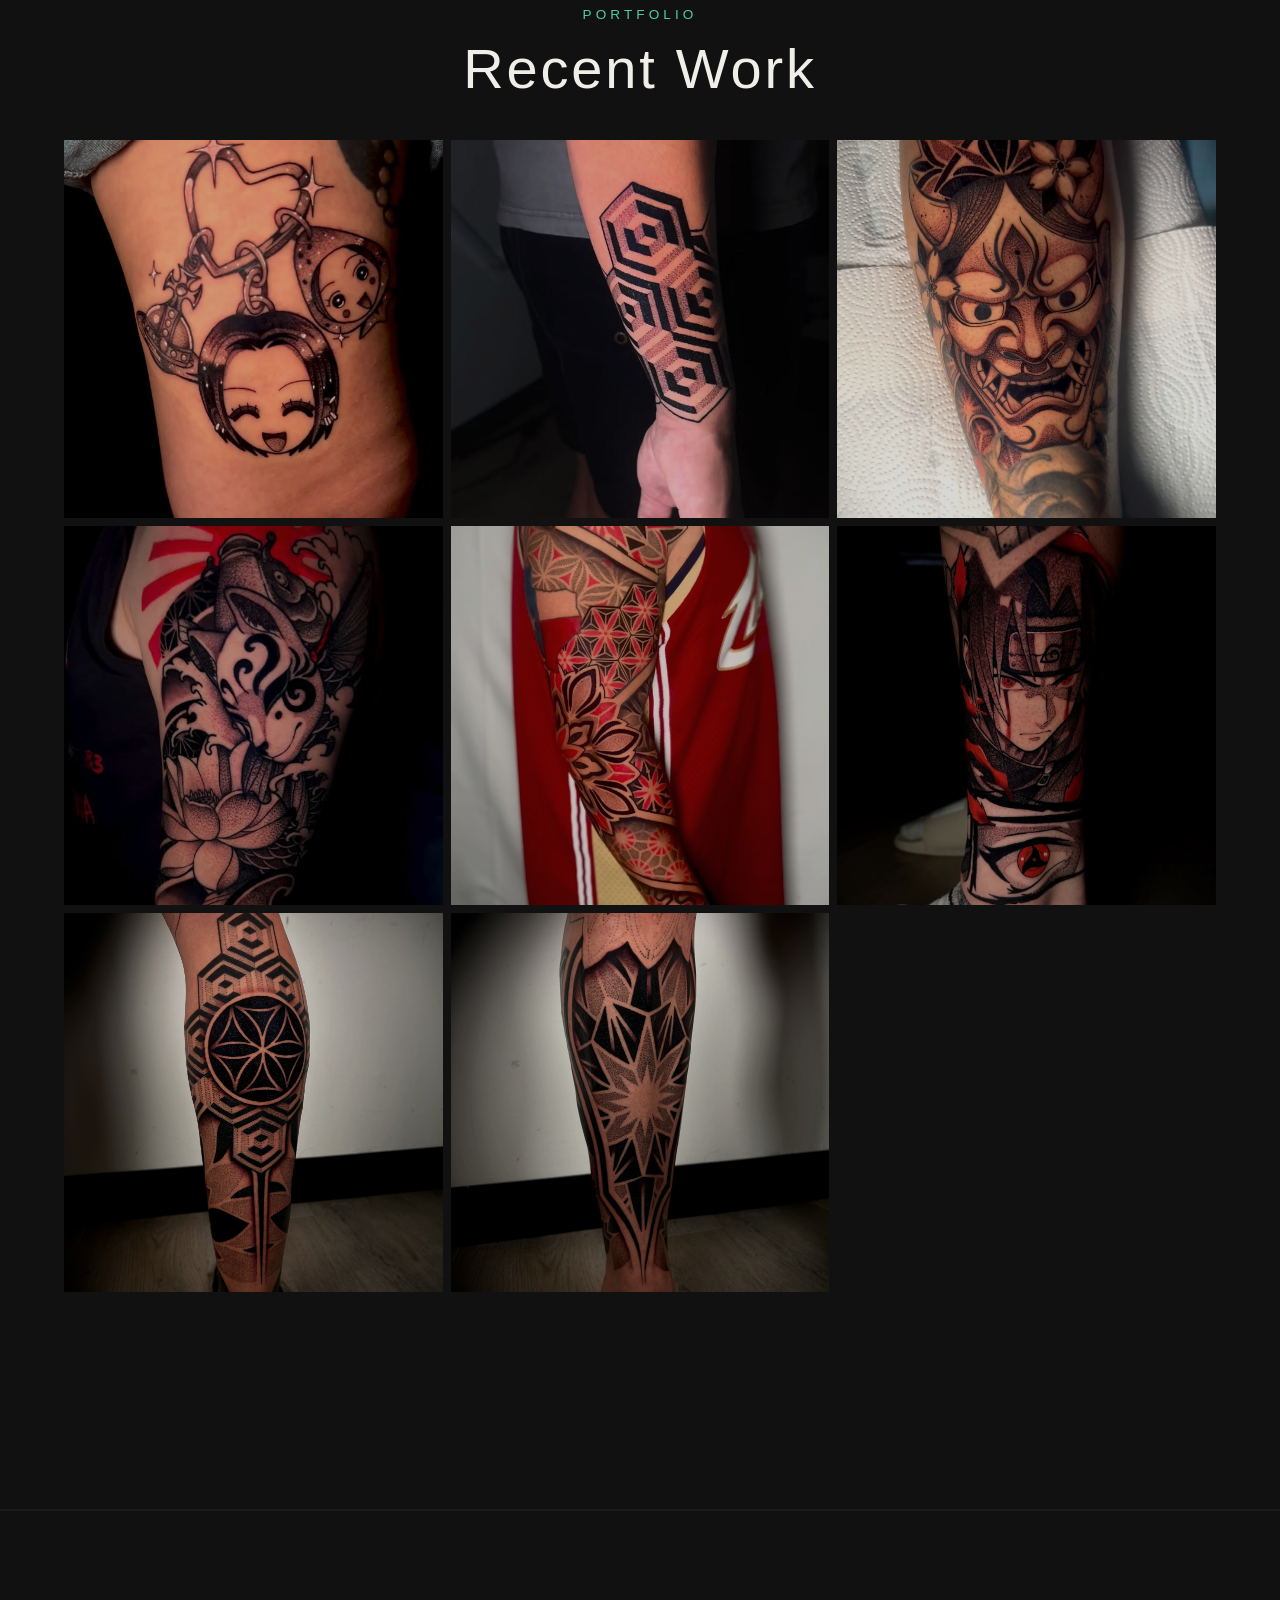
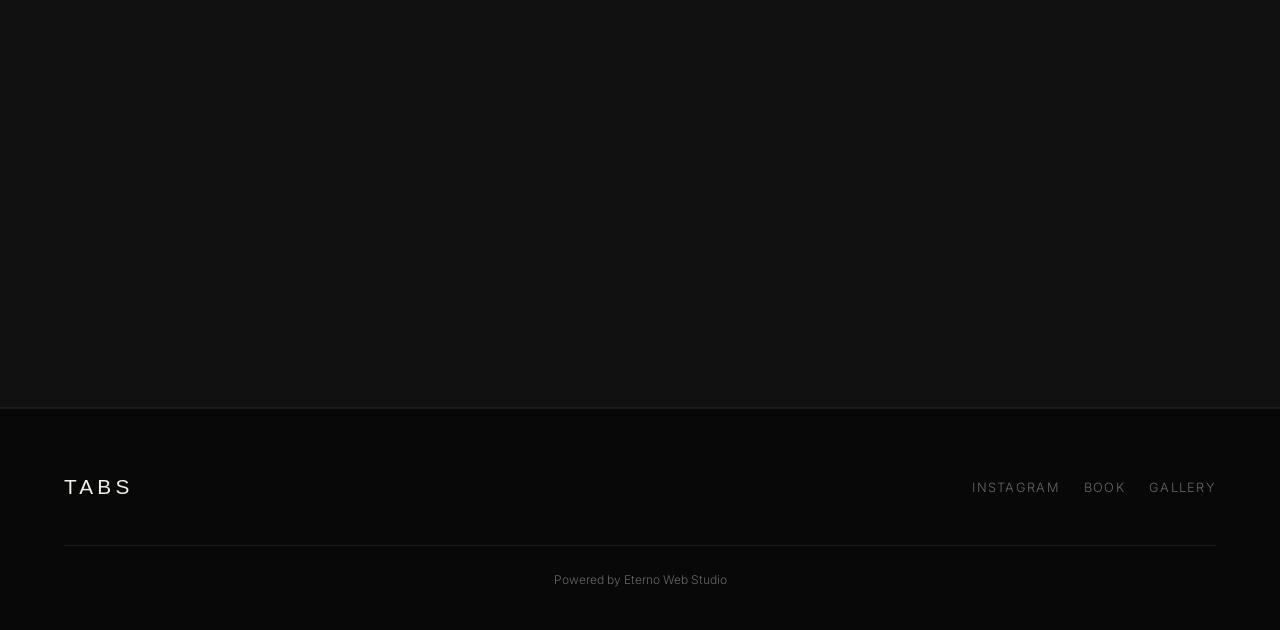
==== commit 2d2739aa: "Add gallery/IMG_1302-1781212802145.jpeg to gallery on index.html" ====
--- a/index.html
+++ b/index.html
@@ -84,6 +84,9 @@
       <div class="gallery-item" data-lightbox="img/photo_10.jpg">
           <img src="gallery/IMG_1301-1781212799544.jpeg" alt="Gallery photo" loading="lazy">
         </div>
+      <div class="gallery-item" data-lightbox="img/photo_10.jpg">
+          <img src="gallery/IMG_1302-1781212802145.jpeg" alt="Gallery photo" loading="lazy">
+        </div>
       </div>
       <div class="text-center mt-60 fade-up">
         <a href="tattoos.html" class="btn">View Full Gallery</a>
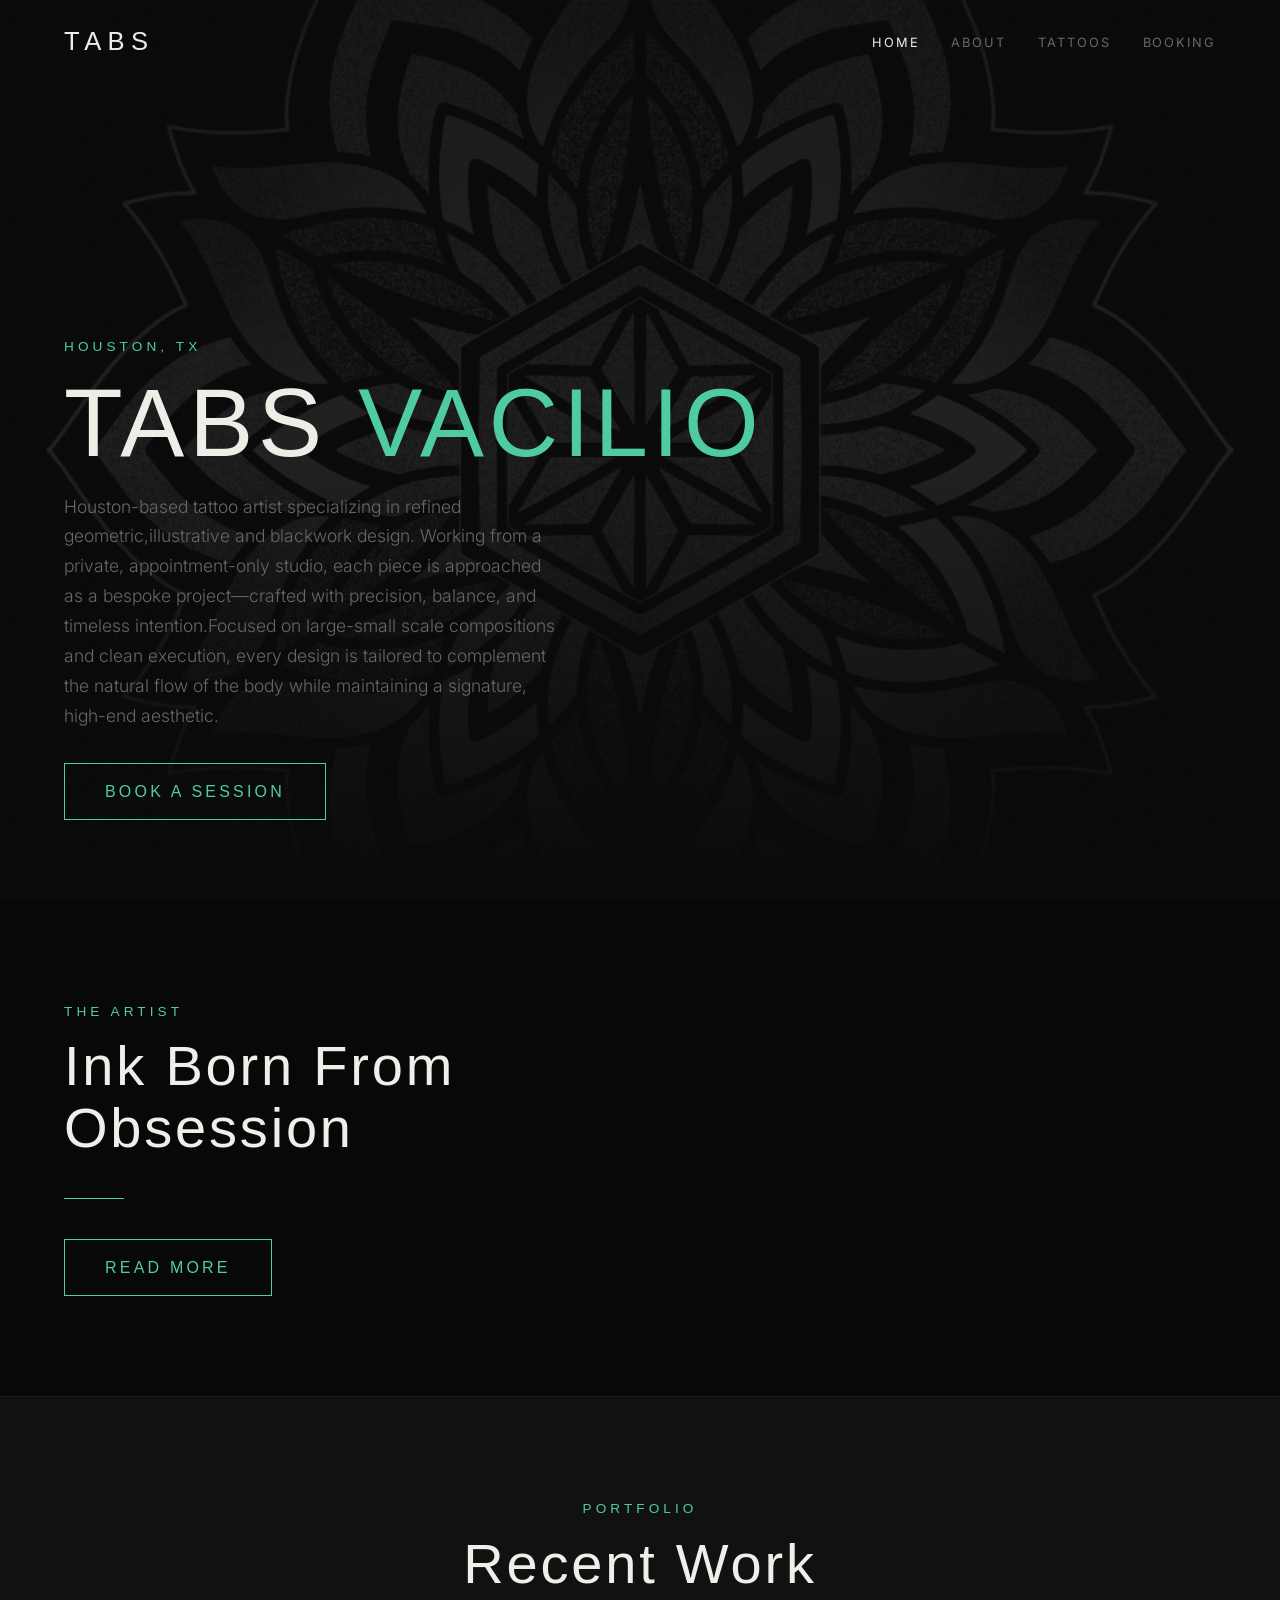
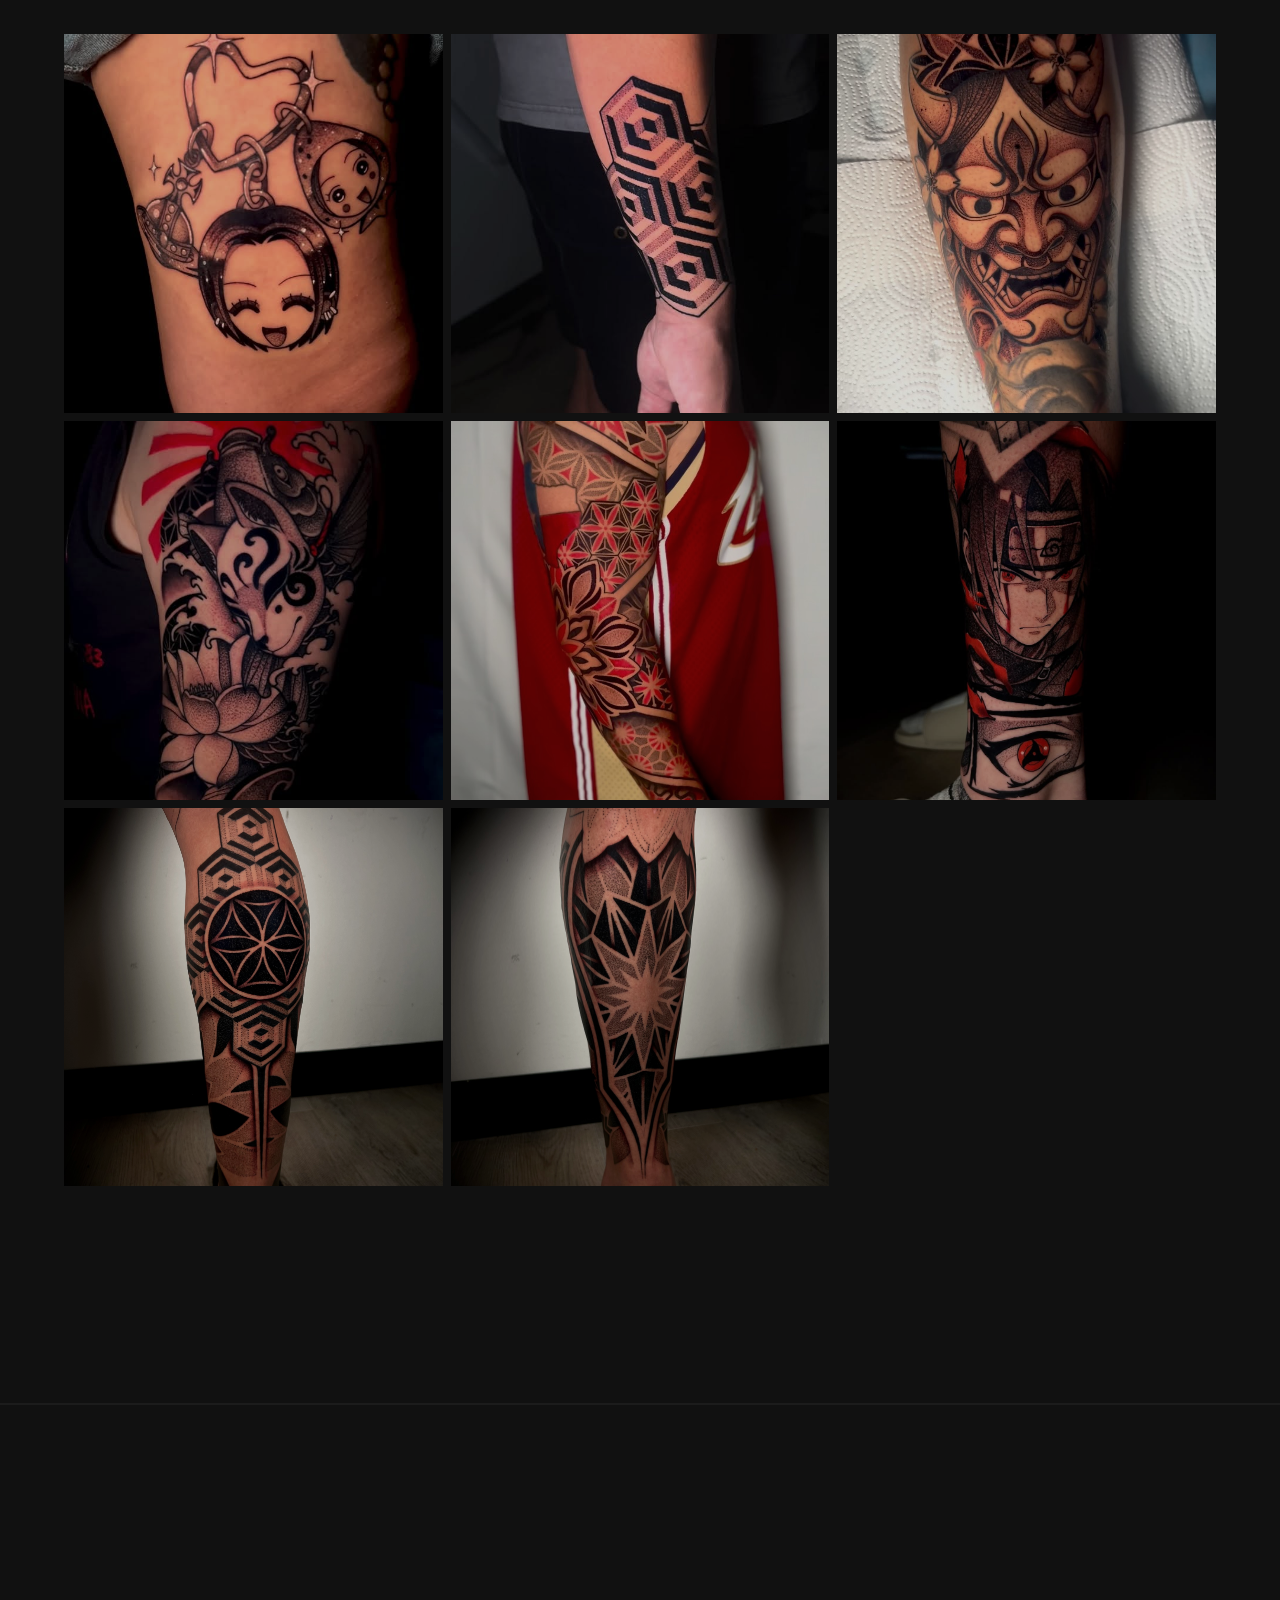
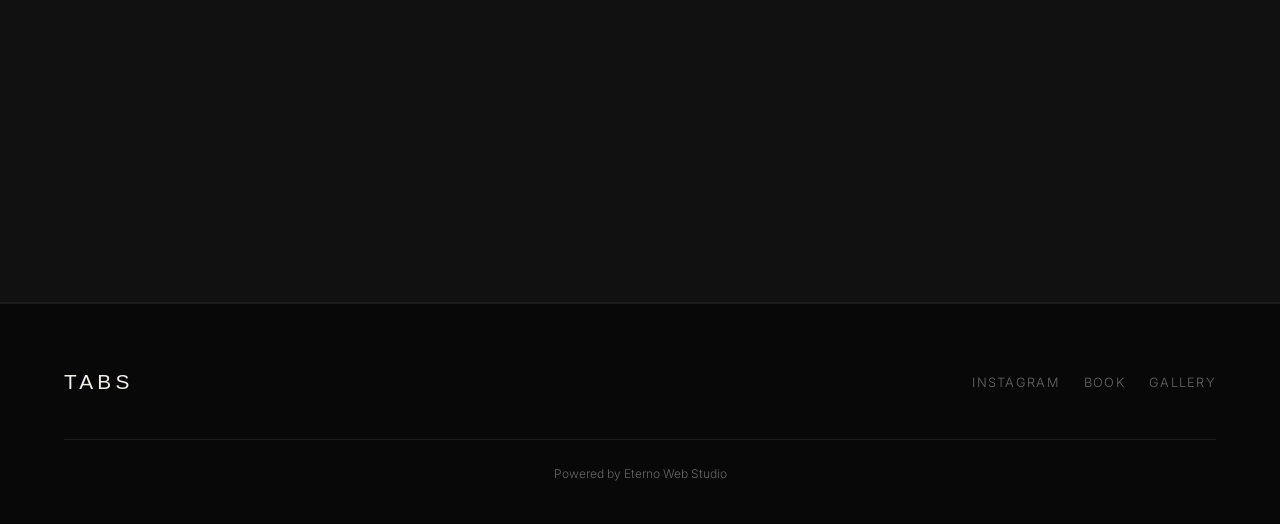
==== commit 5d78cefd: "Update about on index.html via dashboard" ====
--- a/index.html
+++ b/index.html
@@ -49,7 +49,7 @@
         <span class="section-label">The Artist</span>
         <h2>Ink Born From<br>Obsession</h2>
         <div class="divider"></div>
-        <p style="color: var(--muted); margin-bottom: 24px;">Japanese traditional meets geometric blackwork — rooted in Irezumi tradition with a modern edge. Bold linework. Precise dotwork. Compositions that bridge heritage and contemporary skin art.</p>
+        <p style="color: var(--muted); margin-bottom: 24px;"></p>
         <a href="about.html" class="btn">Read More</a>
       </div>
     </div>
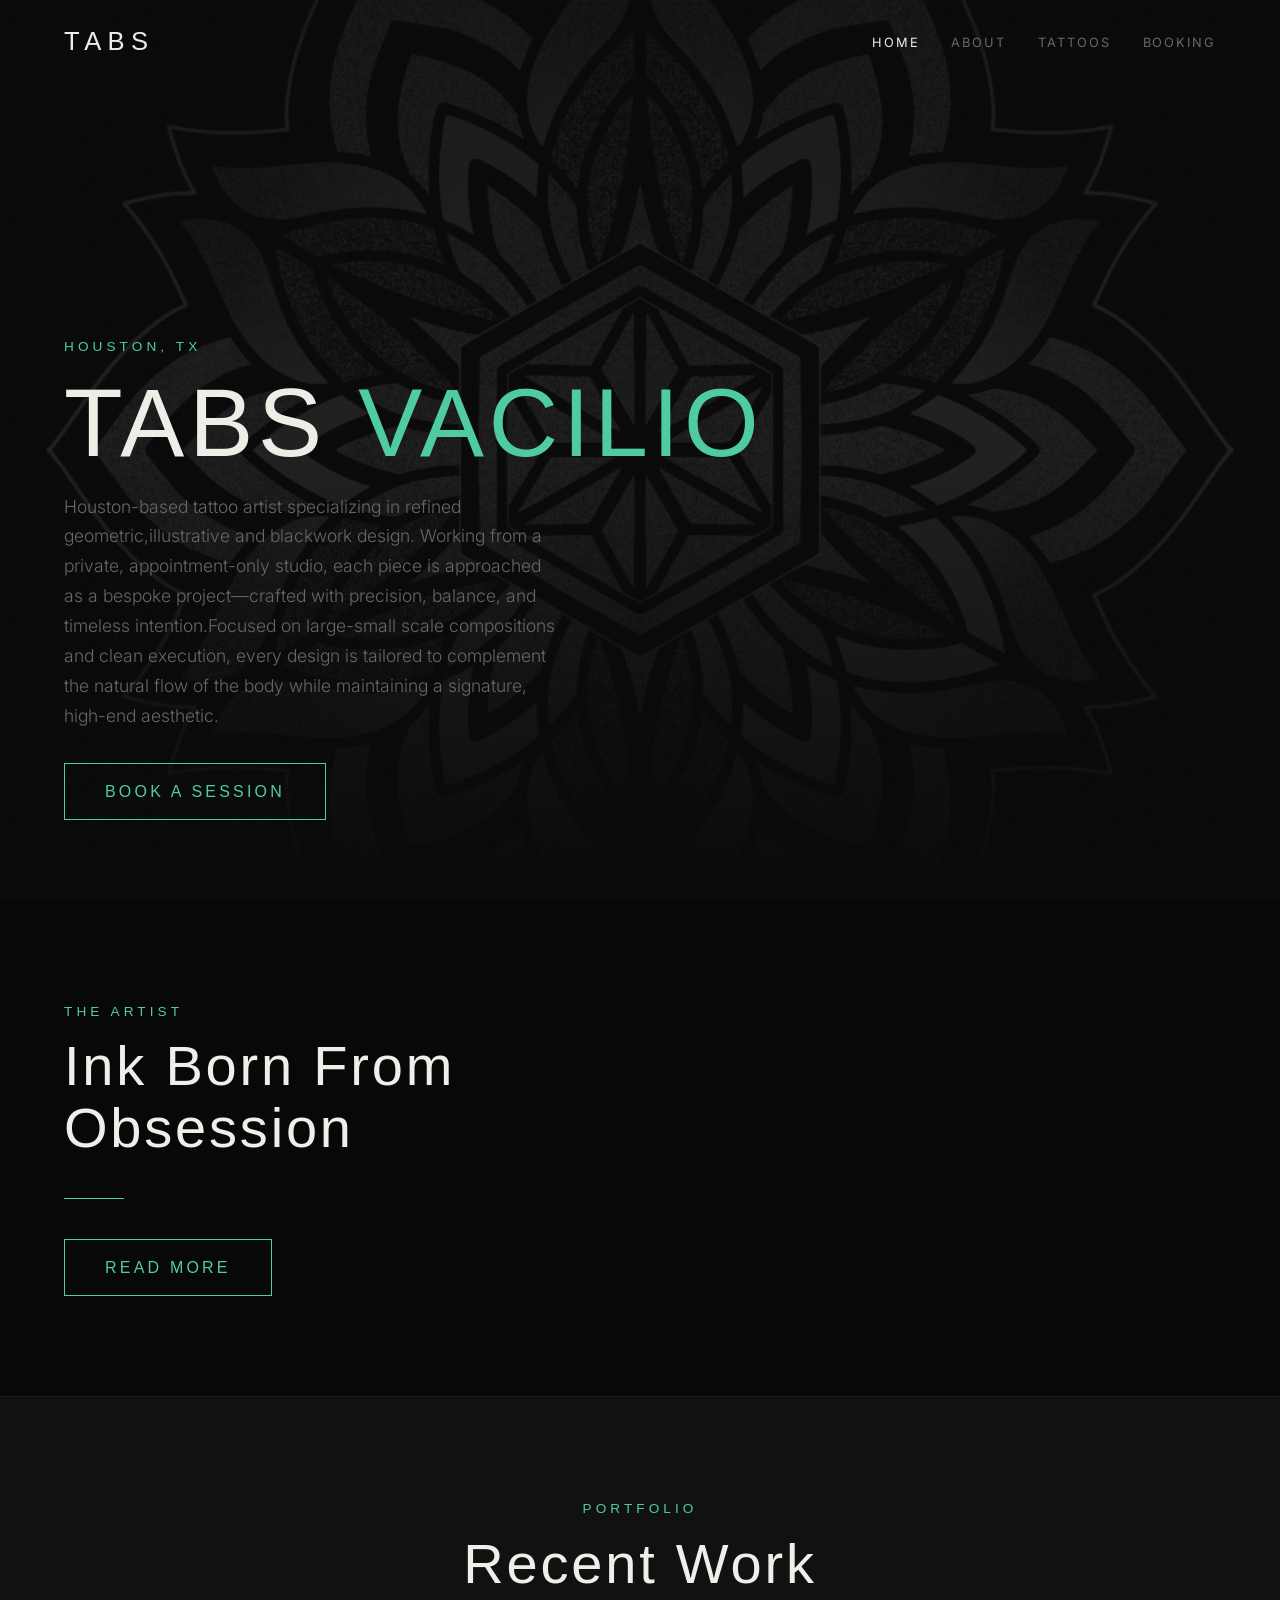
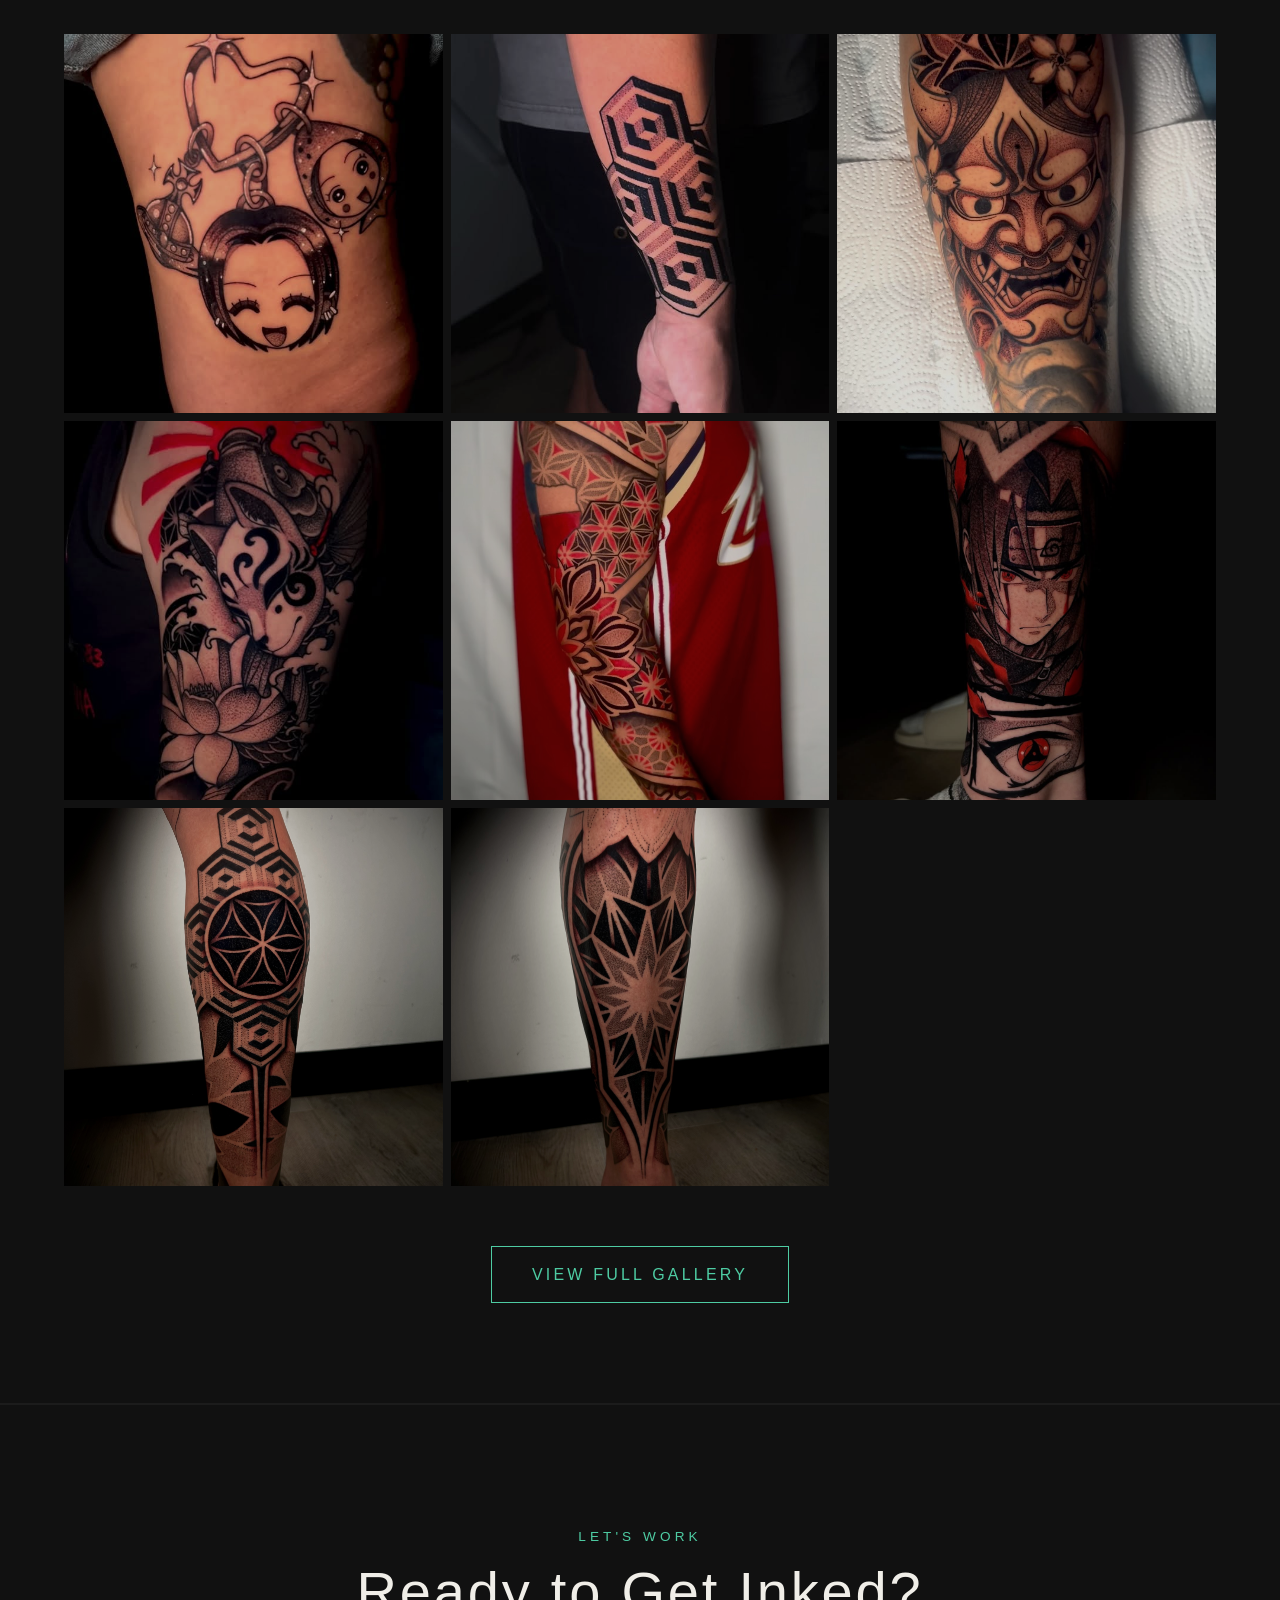
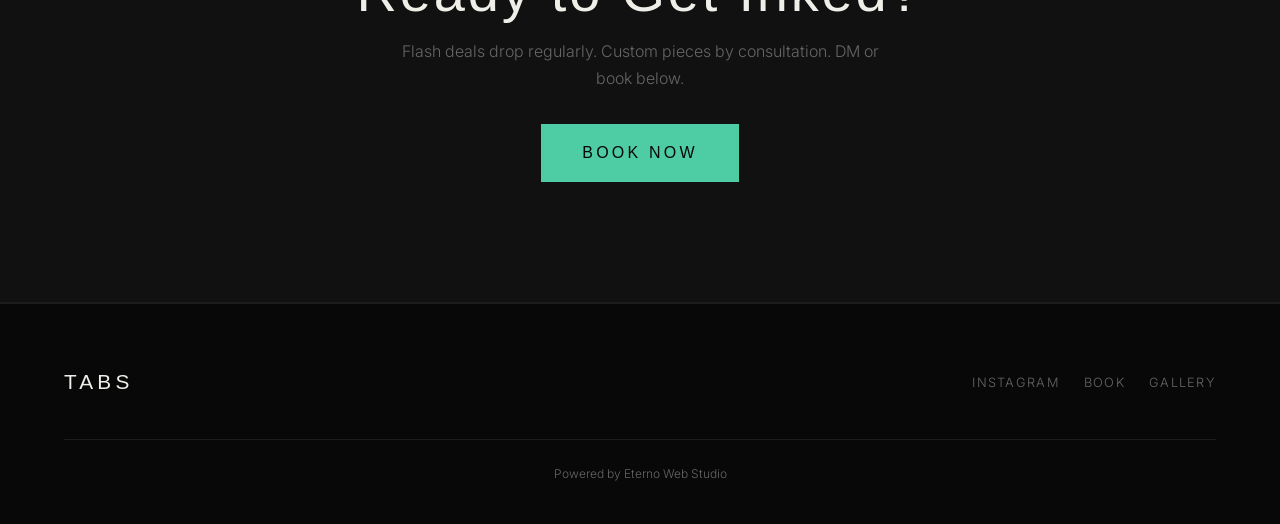
==== commit 71a0ad6d: "fix: inline CSS + reveal content without JS so the dashboard editor renders index.html" ====
--- a/index.html
+++ b/index.html
@@ -9,7 +9,636 @@
   <link rel="preconnect" href="https://fonts.googleapis.com">
   <link rel="preconnect" href="https://fonts.gstatic.com" crossorigin>
   <link href="https://fonts.googleapis.com/css2?family=Cormorant+Garamond:wght@300;400;500;600;700;800;900&family=Inter:wght@300;400;500;600;700;800;900&display=swap" rel="stylesheet">
-  <link rel="stylesheet" href="css/style.css">
+  <style>
+/* ============================================
+   TABS VACILIO — Premium Tattoo Artist Site
+   Dark streetwear × manga editorial
+   ============================================ */
+
+/* --- Reset & Base --- */
+*, *::before, *::after { margin: 0; padding: 0; box-sizing: border-box; }
+
+:root {
+  --bg: #080808;
+  --bg2: #111111;
+  --text: #F0EEE8;
+  --accent: #4ECCA3;
+  --red: #E63946;
+  --muted: #666666;
+  --divider: #1C1C1C;
+  --grain-opacity: 0.035;
+}
+
+html { scroll-behavior: smooth; font-size: 16px; }
+
+body {
+  font-family: 'Inter', sans-serif;
+  font-weight: 300;
+  background: var(--bg);
+  color: var(--text);
+  line-height: 1.7;
+  overflow-x: hidden;
+  position: relative;
+}
+
+/* Film grain overlay */
+body::after {
+  content: '';
+  position: fixed;
+  inset: 0;
+  pointer-events: none;
+  z-index: 9999;
+  opacity: var(--grain-opacity);
+  background-image: url("data:image/svg+xml,%3Csvg viewBox='0 0 256 256' xmlns='http://www.w3.org/2000/svg'%3E%3Cfilter id='n'%3E%3CfeTurbulence type='fractalNoise' baseFrequency='0.85' numOctaves='4' stitchTiles='stitch'/%3E%3C/filter%3E%3Crect width='100%25' height='100%25' filter='url(%23n)'/%3E%3C/svg%3E");
+  background-repeat: repeat;
+  background-size: 200px;
+}
+
+/* --- Typography --- */
+h1, h2, h3, h4, h5 {
+  font-family: 'Bebas Neue', sans-serif;
+  font-weight: 400;
+  letter-spacing: 0.05em;
+  line-height: 1.1;
+}
+
+h1 { font-size: clamp(3rem, 8vw, 6rem); }
+h2 { font-size: clamp(2rem, 5vw, 3.5rem); }
+h3 { font-size: clamp(1.4rem, 3vw, 2rem); }
+
+p { font-weight: 300; }
+
+a {
+  color: var(--accent);
+  text-decoration: none;
+  transition: color 0.3s ease;
+}
+a:hover { color: #fff; }
+
+/* --- Layout --- */
+.container {
+  max-width: 1200px;
+  margin: 0 auto;
+  padding: 0 24px;
+}
+
+.section {
+  padding: 100px 0;
+}
+
+.section-label {
+  font-family: 'Bebas Neue', sans-serif;
+  font-size: 0.85rem;
+  letter-spacing: 0.3em;
+  text-transform: uppercase;
+  color: var(--accent);
+  margin-bottom: 12px;
+  display: block;
+}
+
+.divider {
+  width: 60px;
+  height: 1px;
+  background: var(--accent);
+  margin: 40px 0;
+}
+
+.divider--center {
+  margin-left: auto;
+  margin-right: auto;
+}
+
+/* --- Navigation --- */
+.nav {
+  position: fixed;
+  top: 0;
+  left: 0;
+  right: 0;
+  z-index: 1000;
+  padding: 20px 0;
+  transition: background 0.4s ease, padding 0.4s ease;
+}
+
+.nav.scrolled {
+  background: rgba(8, 8, 8, 0.95);
+  backdrop-filter: blur(12px);
+  -webkit-backdrop-filter: blur(12px);
+  padding: 12px 0;
+  border-bottom: 1px solid var(--divider);
+}
+
+.nav .container {
+  display: flex;
+  justify-content: space-between;
+  align-items: center;
+}
+
+.nav-logo {
+  font-family: 'Bebas Neue', sans-serif;
+  font-size: 1.6rem;
+  letter-spacing: 0.25em;
+  color: var(--text);
+  text-decoration: none;
+}
+.nav-logo:hover { color: var(--accent); }
+
+.nav-links {
+  list-style: none;
+  display: flex;
+  gap: 32px;
+}
+
+.nav-links a {
+  font-family: 'Inter', sans-serif;
+  font-weight: 400;
+  font-size: 0.8rem;
+  letter-spacing: 0.15em;
+  text-transform: uppercase;
+  color: var(--muted);
+  transition: color 0.3s ease;
+}
+.nav-links a:hover,
+.nav-links a.active { color: var(--text); }
+
+/* Hamburger */
+.nav-toggle {
+  display: none;
+  flex-direction: column;
+  gap: 5px;
+  cursor: pointer;
+  background: none;
+  border: none;
+  padding: 4px;
+}
+.nav-toggle span {
+  display: block;
+  width: 24px;
+  height: 2px;
+  background: var(--text);
+  transition: transform 0.3s, opacity 0.3s;
+}
+.nav-toggle.open span:nth-child(1) { transform: rotate(45deg) translate(5px, 5px); }
+.nav-toggle.open span:nth-child(2) { opacity: 0; }
+.nav-toggle.open span:nth-child(3) { transform: rotate(-45deg) translate(5px, -5px); }
+
+@media (max-width: 768px) {
+  .nav-toggle { display: flex; }
+  .nav-links {
+    display: none !important;
+    position: fixed;
+    top: 0; left: 0; right: 0; bottom: 0;
+    height: 100vh;
+    height: 100dvh;
+    background: rgba(8, 8, 8, 1);
+    flex-direction: column;
+    align-items: center;
+    justify-content: center;
+    gap: 40px;
+    z-index: 999;
+  }
+  .nav-links.open { display: flex !important; }
+  .nav-links a { font-size: 1.2rem; color: var(--text); }
+}
+
+/* --- Hero --- */
+.hero {
+  position: relative;
+  height: 100vh;
+  min-height: 600px;
+  display: flex;
+  align-items: flex-end;
+  overflow: hidden;
+}
+
+.hero-bg {
+  position: absolute;
+  inset: 0;
+  background-size: cover;
+  background-position: center;
+  filter: brightness(0.4);
+  transform: scale(1.05);
+  transition: transform 8s ease-out;
+}
+
+.hero.loaded .hero-bg { transform: scale(1); }
+
+.hero-overlay {
+  position: absolute;
+  inset: 0;
+  background: linear-gradient(to top, var(--bg) 0%, transparent 50%, rgba(8,8,8,0.3) 100%);
+}
+
+.hero-content {
+  position: relative;
+  z-index: 2;
+  padding: 0 24px 80px;
+  max-width: 1200px;
+  margin: 0 auto;
+  width: 100%;
+}
+
+.hero-content h1 {
+  margin-bottom: 16px;
+}
+
+.hero-content h1 .accent { color: var(--accent); }
+
+.hero-tagline {
+  font-size: 1.1rem;
+  font-weight: 300;
+  color: var(--muted);
+  max-width: 500px;
+  margin-bottom: 32px;
+}
+
+/* --- Buttons --- */
+.btn {
+  display: inline-block;
+  font-family: 'Bebas Neue', sans-serif;
+  font-size: 1rem;
+  letter-spacing: 0.2em;
+  padding: 14px 40px;
+  border: 1px solid var(--accent);
+  color: var(--accent);
+  background: transparent;
+  cursor: pointer;
+  transition: all 0.35s ease;
+  text-transform: uppercase;
+}
+.btn:hover {
+  background: var(--accent);
+  color: var(--bg);
+}
+
+.btn--solid {
+  background: var(--accent);
+  color: var(--bg);
+}
+.btn--solid:hover {
+  background: transparent;
+  color: var(--accent);
+}
+
+/* --- Gallery Grid --- */
+.gallery-grid {
+  display: grid;
+  grid-template-columns: repeat(3, 1fr);
+  gap: 8px;
+}
+
+.gallery-item {
+  position: relative;
+  overflow: hidden;
+  aspect-ratio: 1;
+  cursor: pointer;
+}
+
+.gallery-item img {
+  width: 100%;
+  height: 100%;
+  object-fit: cover;
+  transition: transform 0.6s cubic-bezier(0.25, 0, 0.25, 1), filter 0.4s ease;
+  filter: brightness(0.85) saturate(0.9);
+}
+
+.gallery-item:hover img {
+  transform: scale(1.08);
+  filter: brightness(1) saturate(1);
+}
+
+.gallery-item::after {
+  content: '';
+  position: absolute;
+  inset: 0;
+  border: 2px solid transparent;
+  transition: border-color 0.4s ease, box-shadow 0.4s ease;
+  pointer-events: none;
+}
+
+.gallery-item:hover::after {
+  border-color: var(--accent);
+  box-shadow: inset 0 0 30px rgba(78, 204, 163, 0.1);
+}
+
+@media (max-width: 768px) { .gallery-grid { grid-template-columns: repeat(2, 1fr); } }
+@media (max-width: 480px) { .gallery-grid { grid-template-columns: 1fr; } }
+
+/* --- Masonry Gallery --- */
+.masonry-grid {
+  columns: 3;
+  column-gap: 8px;
+}
+.masonry-item {
+  break-inside: avoid;
+  margin-bottom: 8px;
+  position: relative;
+  overflow: hidden;
+  cursor: pointer;
+}
+.masonry-item img {
+  width: 100%;
+  display: block;
+  transition: transform 0.6s cubic-bezier(0.25, 0, 0.25, 1), filter 0.4s ease;
+  filter: brightness(0.85) saturate(0.9);
+}
+.masonry-item:hover img {
+  transform: scale(1.05);
+  filter: brightness(1) saturate(1);
+}
+.masonry-item::after {
+  content: '';
+  position: absolute;
+  inset: 0;
+  border: 2px solid transparent;
+  transition: border-color 0.4s ease, box-shadow 0.4s ease;
+  pointer-events: none;
+}
+.masonry-item:hover::after {
+  border-color: var(--accent);
+  box-shadow: inset 0 0 30px rgba(78, 204, 163, 0.1);
+}
+
+@media (max-width: 768px) { .masonry-grid { columns: 2; } }
+@media (max-width: 480px) { .masonry-grid { columns: 1; } }
+
+/* --- Lightbox --- */
+.lightbox {
+  position: fixed;
+  inset: 0;
+  z-index: 10000;
+  background: rgba(0, 0, 0, 0.95);
+  display: flex;
+  align-items: center;
+  justify-content: center;
+  opacity: 0;
+  visibility: hidden;
+  transition: opacity 0.4s ease, visibility 0.4s ease;
+}
+.lightbox.active { opacity: 1; visibility: visible; }
+
+.lightbox img {
+  max-width: 90vw;
+  max-height: 90vh;
+  object-fit: contain;
+  border: 1px solid var(--divider);
+}
+
+.lightbox-close {
+  position: absolute;
+  top: 24px;
+  right: 24px;
+  font-size: 2rem;
+  color: var(--text);
+  cursor: pointer;
+  background: none;
+  border: none;
+  font-family: 'Inter', sans-serif;
+  font-weight: 200;
+  line-height: 1;
+  transition: color 0.3s;
+}
+.lightbox-close:hover { color: var(--accent); }
+
+.lightbox-nav {
+  position: absolute;
+  top: 50%;
+  transform: translateY(-50%);
+  font-size: 2.5rem;
+  color: var(--text);
+  cursor: pointer;
+  background: none;
+  border: none;
+  padding: 20px;
+  transition: color 0.3s;
+  font-weight: 200;
+}
+.lightbox-nav:hover { color: var(--accent); }
+.lightbox-prev { left: 12px; }
+.lightbox-next { right: 12px; }
+
+/* --- About Page --- */
+.about-grid {
+  display: grid;
+  grid-template-columns: 1fr 1fr;
+  gap: 60px;
+  align-items: start;
+}
+.about-portrait {
+  width: 100%;
+  aspect-ratio: 3/4;
+  object-fit: cover;
+  filter: brightness(0.9);
+  border: 1px solid var(--divider);
+}
+.about-text p { margin-bottom: 20px; color: rgba(240, 238, 232, 0.85); }
+
+.stats-row {
+  display: flex;
+  gap: 48px;
+  margin-top: 40px;
+  flex-wrap: wrap;
+}
+.stat { text-align: center; }
+.stat-number {
+  font-family: 'Bebas Neue', sans-serif;
+  font-size: 2.5rem;
+  color: var(--accent);
+  display: block;
+}
+.stat-label {
+  font-size: 0.75rem;
+  letter-spacing: 0.15em;
+  text-transform: uppercase;
+  color: var(--muted);
+}
+
+@media (max-width: 768px) {
+  .about-grid { grid-template-columns: 1fr; gap: 40px; }
+  .stats-row { gap: 32px; }
+}
+
+/* --- Booking Form --- */
+.booking-grid {
+  display: grid;
+  grid-template-columns: 1fr 1fr;
+  gap: 60px;
+}
+
+.form-group { margin-bottom: 24px; }
+
+.form-group label {
+  display: block;
+  font-size: 0.75rem;
+  letter-spacing: 0.15em;
+  text-transform: uppercase;
+  color: var(--muted);
+  margin-bottom: 8px;
+}
+
+.form-group input,
+.form-group textarea,
+.form-group select {
+  width: 100%;
+  padding: 14px 16px;
+  background: var(--bg2);
+  border: 1px solid var(--divider);
+  color: var(--text);
+  font-family: 'Inter', sans-serif;
+  font-size: 0.95rem;
+  font-weight: 300;
+  transition: border-color 0.3s;
+  -webkit-appearance: none;
+  border-radius: 0;
+}
+.form-group input:focus,
+.form-group textarea:focus,
+.form-group select:focus {
+  outline: none;
+  border-color: var(--accent);
+}
+.form-group textarea { min-height: 140px; resize: vertical; }
+
+.flash-card {
+  background: var(--bg2);
+  border: 1px solid var(--divider);
+  padding: 32px;
+  margin-bottom: 24px;
+}
+.flash-card h3 { color: var(--accent); margin-bottom: 12px; }
+.flash-card .price {
+  font-family: 'Bebas Neue', sans-serif;
+  font-size: 2.2rem;
+  color: var(--text);
+}
+.flash-card .price-note {
+  font-size: 0.85rem;
+  color: var(--muted);
+}
+
+@media (max-width: 768px) {
+  .booking-grid { grid-template-columns: 1fr; }
+}
+
+/* --- Testimonials --- */
+.testimonial-card {
+  background: var(--bg2);
+  border: 1px solid var(--divider);
+  padding: 40px;
+  margin-bottom: 24px;
+  position: relative;
+}
+.testimonial-card::before {
+  content: '"';
+  font-family: 'Bebas Neue', sans-serif;
+  font-size: 6rem;
+  color: var(--accent);
+  opacity: 0.15;
+  position: absolute;
+  top: 8px;
+  left: 24px;
+  line-height: 1;
+}
+.testimonial-text {
+  font-style: italic;
+  font-weight: 300;
+  margin-bottom: 20px;
+  color: rgba(240, 238, 232, 0.85);
+  position: relative;
+  z-index: 1;
+}
+.testimonial-author {
+  font-size: 0.8rem;
+  letter-spacing: 0.15em;
+  text-transform: uppercase;
+  color: var(--muted);
+}
+
+/* --- CTA Section --- */
+.cta-section {
+  text-align: center;
+  padding: 120px 24px;
+  background: var(--bg2);
+  border-top: 1px solid var(--divider);
+  border-bottom: 1px solid var(--divider);
+}
+.cta-section h2 { margin-bottom: 16px; }
+.cta-section p { color: var(--muted); margin-bottom: 32px; max-width: 500px; margin-left: auto; margin-right: auto; }
+
+/* --- Footer --- */
+.footer {
+  padding: 60px 0 40px;
+  border-top: 1px solid var(--divider);
+}
+.footer-inner {
+  display: flex;
+  justify-content: space-between;
+  align-items: center;
+  flex-wrap: wrap;
+  gap: 20px;
+}
+.footer-logo {
+  font-family: 'Bebas Neue', sans-serif;
+  font-size: 1.3rem;
+  letter-spacing: 0.2em;
+  color: var(--text);
+}
+.footer-links {
+  display: flex;
+  gap: 24px;
+  list-style: none;
+}
+.footer-links a {
+  font-size: 0.8rem;
+  color: var(--muted);
+  letter-spacing: 0.1em;
+  text-transform: uppercase;
+}
+.footer-links a:hover { color: var(--accent); }
+
+.footer-bottom {
+  text-align: center;
+  margin-top: 40px;
+  padding-top: 24px;
+  border-top: 1px solid var(--divider);
+  font-size: 0.75rem;
+  color: var(--muted);
+}
+.footer-bottom a { color: var(--muted); }
+.footer-bottom a:hover { color: var(--accent); }
+
+/* --- Page Header (inner pages) --- */
+.page-header {
+  padding: 160px 0 60px;
+  text-align: center;
+  border-bottom: 1px solid var(--divider);
+}
+.page-header h1 { margin-bottom: 12px; }
+.page-header p { color: var(--muted); font-size: 1rem; }
+
+/* --- Scroll Animations --- */
+.fade-up {
+  opacity: 1;
+  transform: none;
+  transition: opacity 0.8s cubic-bezier(0.25, 0, 0.25, 1), transform 0.8s cubic-bezier(0.25, 0, 0.25, 1);
+}
+.fade-up.visible {
+  opacity: 1;
+  transform: translateY(0);
+}
+
+/* --- Utilities --- */
+.text-center { text-align: center; }
+.mt-60 { margin-top: 60px; }
+.mb-40 { margin-bottom: 40px; }
+.text-muted { color: var(--muted); }
+
+/* Red accent — used sparingly */
+.accent-red { color: var(--red); }
+
+/* Selection */
+::selection { background: var(--accent); color: var(--bg); }
+
+</style>
 </head>
 <body>
 
